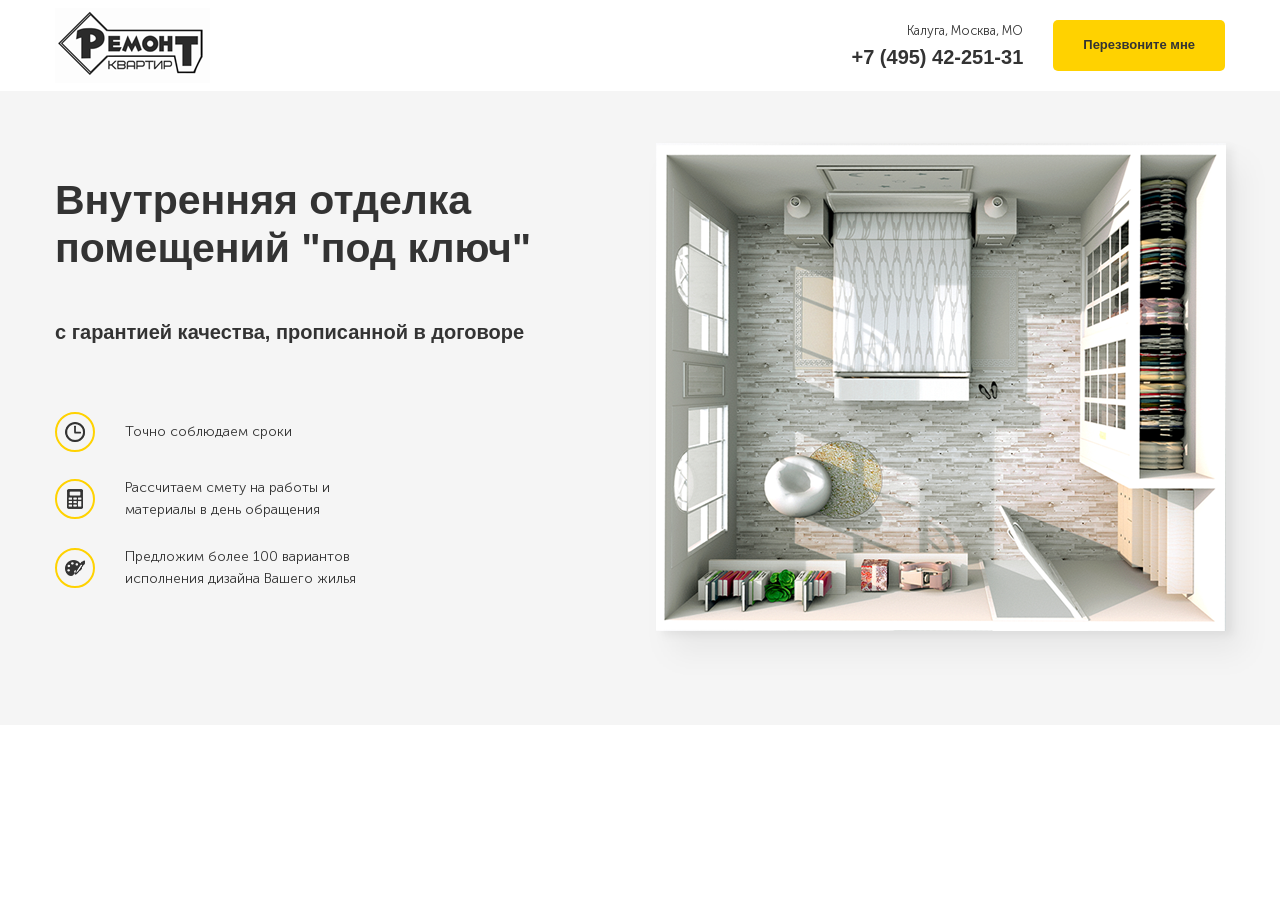
==== src/index.html @ 9309fb4b "fault fixed" ====
<!DOCTYPE html>
<html lang="ru">
  <head>
    <meta charset="UTF-8" />
    <meta name="viewport" content="width=device-width, initial-scale=1.0" />
    <title>Ремонт квартир</title>
    <link rel="stylesheet" href="css/normalize.css" />
    <link rel="stylesheet" href="css/style.css" />
  </head>
  <body>
    <nav class="navbar">
      <div class="container">
        <div class="navbar-block">
          <div class="navbar__logo">
            <img src="img/logo.png" alt="Логотип" />
          </div>
          <!-- /.navbar__logo -->
          <div class="navbar__info">
            <div class="navbar__contacts">
              <span class="navbar__address">Калуга, Москва, МО</span>
              <a href="tel:+7(495)42-251-31" class="navbar__phone"
                >+7 (495) 42-251-31</a
              >
            </div>
            <button class="button navbar__button">Перезвоните мне</button>
            <!-- /.navbar__contacts -->
          </div>
          <!-- /.navbar__info -->
        </div>
        <!-- /.navbar-block -->
      </div>
      <!-- /.container -->
    </nav>
    <!-- /.navbar -->
    <main class="main">
      <section class="hero">
        <div class="container">
          <div class="hero-block">
            <div class="hero-text">
              <h1 class="hero-text__title">
                Внутренняя отделка помещений "под ключ"
              </h1>
              <span class="hero-text__subtitle"
                >с гарантией качества, прописанной в договоре
              </span>
              <ul class="hero-list">
                <li class="hero-list__item">
                  <div class="hero-list__image">
                    <img src="img/hero/clock.png" alt="Часы" />
                  </div>
                  <span class="hero-list__text">Точно соблюдаем сроки </span>
                  <!-- /.hero-list__image -->
                </li>
                <li class="hero-list__item">
                  <div class="hero-list__image">
                    <img src="img/hero/calculator.png" alt="Калькулятор" />
                  </div>
                  <span class="hero-list__text"
                    >Рассчитаем смету на работы и материалы в день обращения
                  </span>
                  <!-- /.hero-list__image -->
                </li>
                <li class="hero-list__item">
                  <div class="hero-list__image">
                    <img src="img/hero/paint.png" alt="Краски" />
                  </div>
                  <span class="hero-list__text"
                    >Предложим более 100 вариантов исполнения дизайна Вашего
                    жилья
                  </span>
                  <!-- /.hero-list__image -->
                </li>
              </ul>
            </div>
            <!-- /.hero-text -->
            <div class="hero-image">
              <img src="img/hero/hero-img.png" alt="План квартиры" />
            </div>
            <!-- /.hero-image -->
          </div>
          <!-- /.hero-block -->
        </div>
        <!-- /.container -->
      </section>
    </main>
  </body>
</html>
---- src/css/style.css ----
@font-face{font-family:"Museo Sans Light";src:local("MuseoSansCyrl-300"),url("../fonts/MuseoSansCyrl/MuseoSansCyrl-300.woff2") format("woff2"),url("../fonts/fonts/MuseoSansCyrl/MuseoSansCyrl-300.woff") format("woff");font-weight:300;font-style:normal;font-display:fallback}@font-face{font-family:"Museo Sans Bold";src:local("MuseoSansCyrl-700"),url("../fonts/fonts/MuseoSansCyrl/MuseoSansCyrl-700.woff2") format("woff2"),url("../fonts/fonts/MuseoSansCyrl/MuseoSansCyrl-700.woff") format("woff");font-weight:normal;font-style:normal;font-display:fallback}body{font-family:"Museo Sans Light", sans-serif;font-weight:300}img{max-width:100%}.container{max-width:1170px;margin:0 auto}@media (max-width: 1200px){.container{max-width:960px;width:95%}}@media (max-width: 768px){.container{max-width:720px;width:95%}}@media (max-width: 576px){.container{max-width:540px;width:95%}}@media (max-width: 480px){.container{max-width:auto}.navbar__logo img{width:91px}}.button{border-radius:5px;background-color:#ffd200;font-size:13px;font-weight:700;color:#333}.navbar{padding:8px 0}.navbar-block{display:-webkit-box;display:-ms-flexbox;display:flex;-webkit-box-align:center;-ms-flex-align:center;align-items:center;-webkit-box-pack:justify;-ms-flex-pack:justify;justify-content:space-between}.navbar__info{display:-webkit-box;display:-ms-flexbox;display:flex;-webkit-box-align:center;-ms-flex-align:center;align-items:center;text-align:right}.navbar__contacts{display:-webkit-box;display:-ms-flexbox;display:flex;-webkit-box-orient:vertical;-webkit-box-direction:normal;-ms-flex-direction:column;flex-direction:column}.navbar__button{padding:18px 30px;margin-left:30px;font-family:"MuseoSans Bold", sans-serif;font-weight:700}.navbar__address{font-size:13px;color:#333}.navbar__phone{display:inline-block;margin-top:10px;font-size:20px;color:#333;font-family:"MuseoSans Bold", sans-serif;font-weight:700}@media (max-width: 576px){.navbar__contacts{display:none}.navbar__button{font-size:12px;padding:15px 26px}}.hero{padding:50px 0;background-color:#f5f5f5}.hero-block{display:-webkit-box;display:-ms-flexbox;display:flex;-webkit-box-pack:justify;-ms-flex-pack:justify;justify-content:space-between}.hero-image{margin-right:-40px}.hero-text{-ms-flex-preferred-size:50%;flex-basis:50%;padding-right:100px}.hero-text__title{margin-top:35px;margin-bottom:50px;font-size:41px;line-height:48px;color:#333;font-family:"MuseoSans Bold", sans-serif;font-weight:700}.hero-text__subtitle{display:block;margin-bottom:70px;font-size:20px;line-height:20px;color:#333;font-family:"MuseoSans Bold", sans-serif;font-weight:700}.hero-list__item{margin-bottom:25px;display:-webkit-box;display:-ms-flexbox;display:flex;-webkit-box-align:center;-ms-flex-align:center;align-items:center}.hero-list__image{margin-right:30px;display:-webkit-box;display:-ms-flexbox;display:flex;-webkit-box-pack:center;-ms-flex-pack:center;justify-content:center;-webkit-box-align:center;-ms-flex-align:center;align-items:center;border:2px solid #ffd200;width:40px;height:40px;border-radius:50%}.hero-list__text{max-width:232px;line-height:22px;color:#333}.hero-list__item:last-child{margin-bottom:0}@media (max-width: 1200px){.hero-block{-webkit-box-orient:vertical;-webkit-box-direction:normal;-ms-flex-direction:column;flex-direction:column}.hero-list{margin-bottom:40px}.hero-image{margin-right:0}.hero-text{padding-right:10px}.hero-text__title{margin-top:0}}@media (max-width: 768px){.hero-text__title{margin-bottom:15px}.hero-text__subtitle{margin-bottom:30px}.hero-list__item:not(:last-child){margin-bottom:20px}.hero-list__image{margin-right:15px}}@media (max-width: 480px){.hero-text__title{font-size:24px;line-height:30px}.hero-text__subtitle{max-width:200px;font-size:16px;line-height:15px}.hero-list__text{font-size:12px;line-height:17px}}
/*# sourceMappingURL=style.css.map */
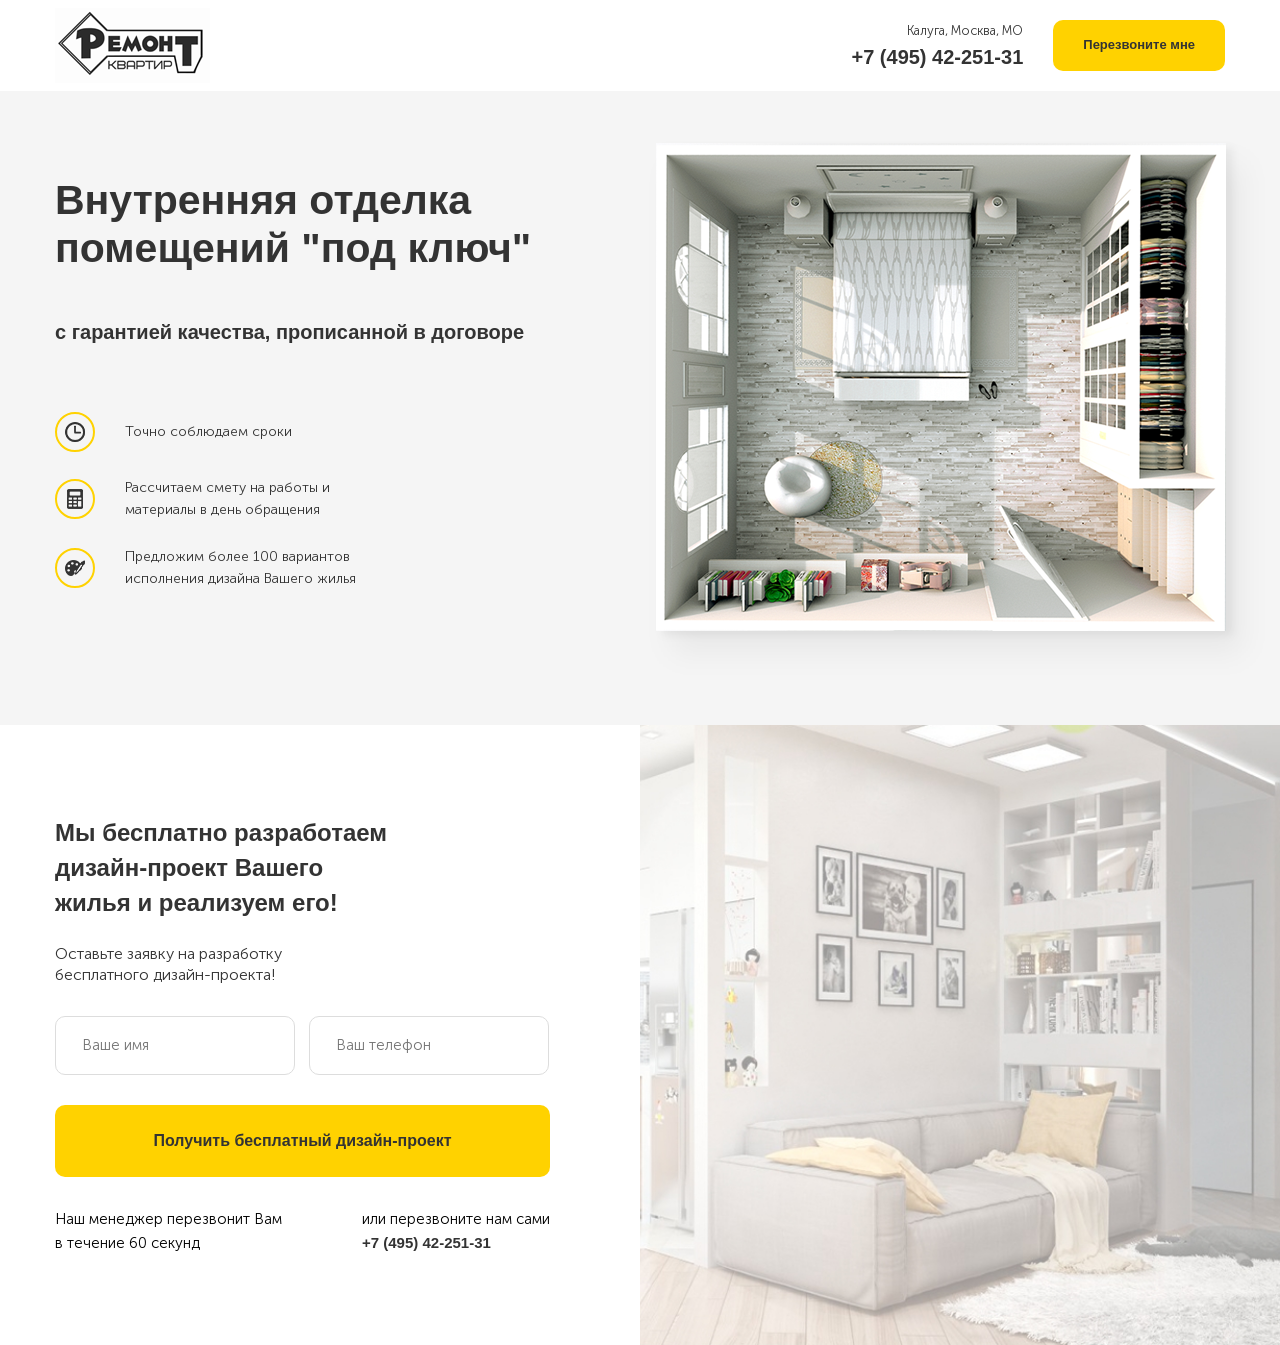
==== commit cb13366d: "Responsive section offer made" ====
--- a/src/index.html
+++ b/src/index.html
@@ -82,6 +82,48 @@
         </div>
         <!-- /.container -->
       </section>
+      <section class="offer">
+        <div class="container">
+          <div class="offer-block">
+            <h2 class="offer__title">
+              Мы бесплатно разработаем дизайн-проект Вашего жилья и реализуем
+              его!
+            </h2>
+            <span class="offer__subtitle">
+              Оставьте заявку на разработку бесплатного дизайн-проекта!
+            </span>
+            <form action="#" class="offer-form form">
+              <input
+                type="text"
+                class="offer-form__input input"
+                placeholder="Ваше имя"
+              />
+              <input
+                type="tel"
+                class="offer-form__input input"
+                placeholder="Ваш телефон"
+              />
+              <button class="offer-form__btn button">
+                Получить бесплатный дизайн-проект
+              </button>
+            </form>
+            <div class="offer__label">
+              <p class="offer__call">
+                Наш менеджер перезвонит Вам в течение 60 секунд
+              </p>
+              <div class="offer__manage">
+                <span>или перезвоните нам сами</span>
+                <a href="tel:+7(495)4225131" class="offer__tel"
+                  >+7 (495) 42-251-31</a
+                >
+              </div>
+            </div>
+            <!-- /.offer__label -->
+          </div>
+          <!-- /.offer__block -->
+        </div>
+        <!-- /.container -->
+      </section>
     </main>
   </body>
 </html>
--- a/src/css/style.css
+++ b/src/css/style.css
@@ -1,2 +1,2 @@
-@font-face{font-family:"Museo Sans Light";src:local("MuseoSansCyrl-300"),url("../fonts/MuseoSansCyrl/MuseoSansCyrl-300.woff2") format("woff2"),url("../fonts/fonts/MuseoSansCyrl/MuseoSansCyrl-300.woff") format("woff");font-weight:300;font-style:normal;font-display:fallback}@font-face{font-family:"Museo Sans Bold";src:local("MuseoSansCyrl-700"),url("../fonts/fonts/MuseoSansCyrl/MuseoSansCyrl-700.woff2") format("woff2"),url("../fonts/fonts/MuseoSansCyrl/MuseoSansCyrl-700.woff") format("woff");font-weight:normal;font-style:normal;font-display:fallback}body{font-family:"Museo Sans Light", sans-serif;font-weight:300}img{max-width:100%}.container{max-width:1170px;margin:0 auto}@media (max-width: 1200px){.container{max-width:960px;width:95%}}@media (max-width: 768px){.container{max-width:720px;width:95%}}@media (max-width: 576px){.container{max-width:540px;width:95%}}@media (max-width: 480px){.container{max-width:auto}.navbar__logo img{width:91px}}.button{border-radius:5px;background-color:#ffd200;font-size:13px;font-weight:700;color:#333}.navbar{padding:8px 0}.navbar-block{display:-webkit-box;display:-ms-flexbox;display:flex;-webkit-box-align:center;-ms-flex-align:center;align-items:center;-webkit-box-pack:justify;-ms-flex-pack:justify;justify-content:space-between}.navbar__info{display:-webkit-box;display:-ms-flexbox;display:flex;-webkit-box-align:center;-ms-flex-align:center;align-items:center;text-align:right}.navbar__contacts{display:-webkit-box;display:-ms-flexbox;display:flex;-webkit-box-orient:vertical;-webkit-box-direction:normal;-ms-flex-direction:column;flex-direction:column}.navbar__button{padding:18px 30px;margin-left:30px;font-family:"MuseoSans Bold", sans-serif;font-weight:700}.navbar__address{font-size:13px;color:#333}.navbar__phone{display:inline-block;margin-top:10px;font-size:20px;color:#333;font-family:"MuseoSans Bold", sans-serif;font-weight:700}@media (max-width: 576px){.navbar__contacts{display:none}.navbar__button{font-size:12px;padding:15px 26px}}.hero{padding:50px 0;background-color:#f5f5f5}.hero-block{display:-webkit-box;display:-ms-flexbox;display:flex;-webkit-box-pack:justify;-ms-flex-pack:justify;justify-content:space-between}.hero-image{margin-right:-40px}.hero-text{-ms-flex-preferred-size:50%;flex-basis:50%;padding-right:100px}.hero-text__title{margin-top:35px;margin-bottom:50px;font-size:41px;line-height:48px;color:#333;font-family:"MuseoSans Bold", sans-serif;font-weight:700}.hero-text__subtitle{display:block;margin-bottom:70px;font-size:20px;line-height:20px;color:#333;font-family:"MuseoSans Bold", sans-serif;font-weight:700}.hero-list__item{margin-bottom:25px;display:-webkit-box;display:-ms-flexbox;display:flex;-webkit-box-align:center;-ms-flex-align:center;align-items:center}.hero-list__image{margin-right:30px;display:-webkit-box;display:-ms-flexbox;display:flex;-webkit-box-pack:center;-ms-flex-pack:center;justify-content:center;-webkit-box-align:center;-ms-flex-align:center;align-items:center;border:2px solid #ffd200;width:40px;height:40px;border-radius:50%}.hero-list__text{max-width:232px;line-height:22px;color:#333}.hero-list__item:last-child{margin-bottom:0}@media (max-width: 1200px){.hero-block{-webkit-box-orient:vertical;-webkit-box-direction:normal;-ms-flex-direction:column;flex-direction:column}.hero-list{margin-bottom:40px}.hero-image{margin-right:0}.hero-text{padding-right:10px}.hero-text__title{margin-top:0}}@media (max-width: 768px){.hero-text__title{margin-bottom:15px}.hero-text__subtitle{margin-bottom:30px}.hero-list__item:not(:last-child){margin-bottom:20px}.hero-list__image{margin-right:15px}}@media (max-width: 480px){.hero-text__title{font-size:24px;line-height:30px}.hero-text__subtitle{max-width:200px;font-size:16px;line-height:15px}.hero-list__text{font-size:12px;line-height:17px}}
+@font-face{font-family:"Museo Sans Light";src:local("MuseoSansCyrl-300"),url("../fonts/MuseoSansCyrl/MuseoSansCyrl-300.woff2") format("woff2"),url("../fonts/fonts/MuseoSansCyrl/MuseoSansCyrl-300.woff") format("woff");font-weight:300;font-style:normal;font-display:fallback}@font-face{font-family:"Museo Sans Bold";src:local("MuseoSansCyrl-700"),url("../fonts/fonts/MuseoSansCyrl/MuseoSansCyrl-700.woff2") format("woff2"),url("../fonts/fonts/MuseoSansCyrl/MuseoSansCyrl-700.woff") format("woff");font-weight:normal;font-style:normal;font-display:fallback}body{font-family:"Museo Sans Light", sans-serif;font-weight:300}img{max-width:100%}.container{max-width:1170px;margin:0 auto}@media (max-width: 1200px){.container{max-width:960px;width:95%}}@media (max-width: 768px){.container{max-width:720px;width:95%}}@media (max-width: 576px){.container{max-width:540px;width:95%}}@media (max-width: 480px){.container{max-width:auto}.navbar__logo img{width:91px}}.button{border-radius:10px;background-color:#ffd200;font-size:13px;font-weight:700;color:#333}.button:hover{background-color:#ffe04d}.input{padding:20px 26px;border:1px solid #dddddd;border-radius:10px;font-size:15px;color:#999999;font-family:"Museo Sans Light", sans-serif;font-weight:300}.navbar{padding:8px 0}.navbar-block{display:-webkit-box;display:-ms-flexbox;display:flex;-webkit-box-align:center;-ms-flex-align:center;align-items:center;-webkit-box-pack:justify;-ms-flex-pack:justify;justify-content:space-between}.navbar__info{display:-webkit-box;display:-ms-flexbox;display:flex;-webkit-box-align:center;-ms-flex-align:center;align-items:center;text-align:right}.navbar__contacts{display:-webkit-box;display:-ms-flexbox;display:flex;-webkit-box-orient:vertical;-webkit-box-direction:normal;-ms-flex-direction:column;flex-direction:column}.navbar__button{padding:18px 30px;margin-left:30px;font-family:"MuseoSans Bold", sans-serif;font-weight:700}.navbar__address{font-size:13px;color:#333}.navbar__phone{display:inline-block;margin-top:10px;font-size:20px;color:#333;font-family:"MuseoSans Bold", sans-serif;font-weight:700}@media (max-width: 576px){.navbar__contacts{display:none}.navbar__button{font-size:12px;padding:15px 26px}}.hero{padding:50px 0;background-color:#f5f5f5}.hero-block{display:-webkit-box;display:-ms-flexbox;display:flex;-webkit-box-pack:justify;-ms-flex-pack:justify;justify-content:space-between}.hero-image{margin-right:-40px}.hero-text{-ms-flex-preferred-size:50%;flex-basis:50%;padding-right:100px}.hero-text__title{margin-top:35px;margin-bottom:50px;font-size:41px;line-height:48px;color:#333;font-family:"MuseoSans Bold", sans-serif;font-weight:700}.hero-text__subtitle{display:block;margin-bottom:70px;font-size:20px;line-height:20px;color:#333;font-family:"MuseoSans Bold", sans-serif;font-weight:700}.hero-list__item{margin-bottom:25px;display:-webkit-box;display:-ms-flexbox;display:flex;-webkit-box-align:center;-ms-flex-align:center;align-items:center}.hero-list__image{margin-right:30px;display:-webkit-box;display:-ms-flexbox;display:flex;-webkit-box-pack:center;-ms-flex-pack:center;justify-content:center;-webkit-box-align:center;-ms-flex-align:center;align-items:center;border:2px solid #ffd200;width:40px;height:40px;border-radius:50%}.hero-list__text{max-width:232px;line-height:22px;color:#333}.hero-list__item:last-child{margin-bottom:0}@media (max-width: 1200px){.hero-block{-webkit-box-orient:vertical;-webkit-box-direction:normal;-ms-flex-direction:column;flex-direction:column}.hero-list{margin-bottom:40px}.hero-image{margin-right:0}.hero-text{padding-right:0}.hero-text__title{margin-top:0}}@media (max-width: 768px){.hero-text__title{font-size:30px;margin-bottom:15px}.hero-text__subtitle{margin-bottom:30px}.hero-list__item:not(:last-child){margin-bottom:20px}.hero-list__image{margin-right:15px}}@media (max-width: 480px){.hero-text__title{font-size:24px;line-height:30px}.hero-text__subtitle{max-width:200px;font-size:16px;line-height:15px}.hero-list__text{font-size:12px;line-height:17px}}.offer{position:relative;padding:90px 0;background:url(../img/offer/offer-bg.jpg) no-repeat;background-position:center right;background-size:contain}.offer:before{position:absolute;top:0;left:0;content:'';width:50%;height:100%;background-color:#ffffff}.offer-block{position:relative;width:50%;padding-right:90px}.offer__title{margin-bottom:24px;max-width:345px;font-size:24px;line-height:35px;color:#333;font-family:"MuseoSans Bold", sans-serif;font-weight:700}.offer__subtitle{display:inline-block;margin-bottom:30px;max-width:232px;font-size:16px;line-height:1.3;color:#333}.offer-form{margin-bottom:30px}.offer-form__input{width:240px;margin-bottom:30px}.offer-form__input:first-child{margin-right:10px}.offer-form__btn{width:100%;padding:27px;font-size:16px;line-height:18px;font-family:"MuseoSans Bold", sans-serif;font-weight:700}.offer__label{display:-webkit-box;display:-ms-flexbox;display:flex;-webkit-box-pack:justify;-ms-flex-pack:justify;justify-content:space-between;-webkit-box-align:center;-ms-flex-align:center;align-items:center}.offer__call{-ms-flex-preferred-size:46%;flex-basis:46%;font-size:15px;line-height:24px}.offer__manage span{display:block;font-size:15px;line-height:24px}.offer__tel{font-size:15px;line-height:24px;color:#333;font-family:"MuseoSans Bold", sans-serif;font-weight:700}@media (max-width: 1200px){.offer{background-size:cover}.offer-form__input{width:100%;margin-bottom:15px}.offer-form__btn{font-size:14px}.offer__call{-ms-flex-preferred-size:40%;flex-basis:40%}.offer__manage{-ms-flex-preferred-size:45%;flex-basis:45%}}@media (max-width: 768px){.offer{background:#ffffff}.offer-form{margin-bottom:10px}.offer__title{max-width:70%;font-size:22px;line-height:30px}.offer__subtitle{max-width:80%}.offer-block{width:100%;padding-right:0}.offer__call{-ms-flex-preferred-size:70%;flex-basis:70%}.offer__manage{-ms-flex-preferred-size:30%;flex-basis:30%}}@media (max-width: 576px){.offer__title{max-width:320px}.offer__call{-ms-flex-preferred-size:225px;flex-basis:225px}.offer__manage{-ms-flex-preferred-size:40%;flex-basis:40%}}@media (max-width: 480px){.offer{padding:50px 0}.offer__title{margin-bottom:20px;max-width:250px;font-size:18px}.offer__label{-webkit-box-orient:vertical;-webkit-box-direction:normal;-ms-flex-direction:column;flex-direction:column;-webkit-box-align:start;-ms-flex-align:start;align-items:start}.offer__call{margin-bottom:10px;-ms-flex-preferred-size:60%;flex-basis:60%}.offer__manage{-ms-flex-preferred-size:60%;flex-basis:60%}}
 /*# sourceMappingURL=style.css.map */
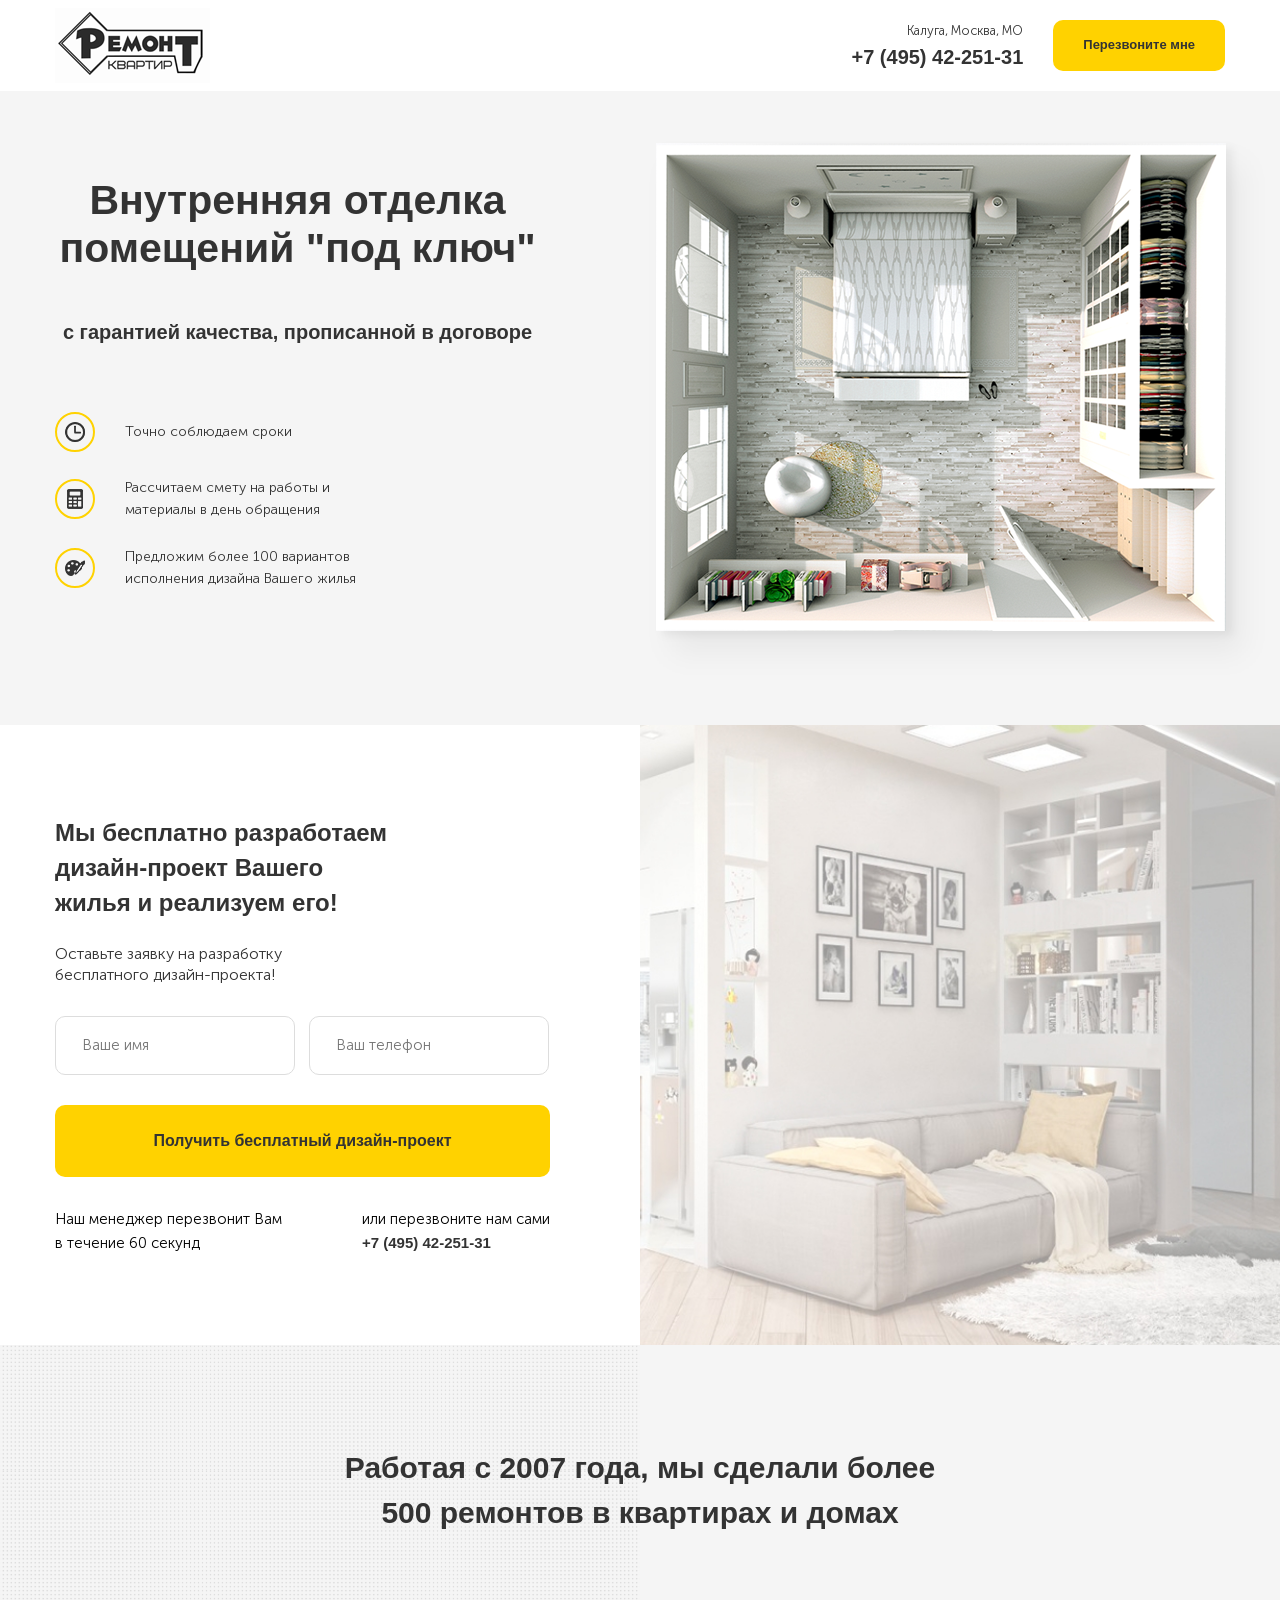
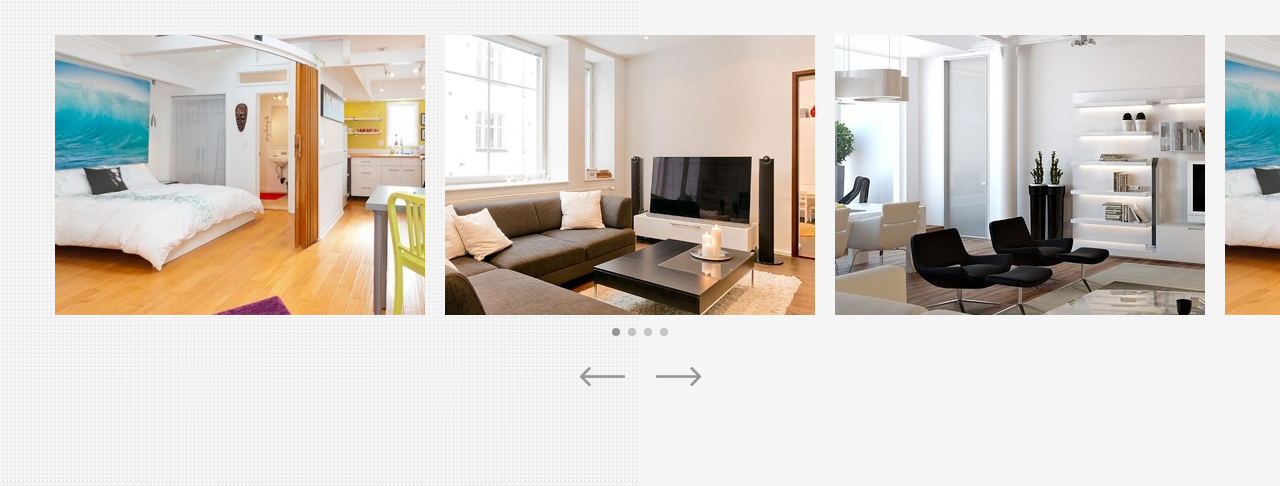
==== commit a47d2e75: "slider was made" ====
--- a/src/index.html
+++ b/src/index.html
@@ -1,129 +1,165 @@
 <!DOCTYPE html>
 <html lang="ru">
-  <head>
-    <meta charset="UTF-8" />
-    <meta name="viewport" content="width=device-width, initial-scale=1.0" />
-    <title>Ремонт квартир</title>
-    <link rel="stylesheet" href="css/normalize.css" />
-    <link rel="stylesheet" href="css/style.css" />
-  </head>
-  <body>
-    <nav class="navbar">
-      <div class="container">
-        <div class="navbar-block">
-          <div class="navbar__logo">
-            <img src="img/logo.png" alt="Логотип" />
-          </div>
-          <!-- /.navbar__logo -->
-          <div class="navbar__info">
-            <div class="navbar__contacts">
-              <span class="navbar__address">Калуга, Москва, МО</span>
-              <a href="tel:+7(495)42-251-31" class="navbar__phone"
-                >+7 (495) 42-251-31</a
-              >
-            </div>
-            <button class="button navbar__button">Перезвоните мне</button>
-            <!-- /.navbar__contacts -->
-          </div>
-          <!-- /.navbar__info -->
-        </div>
-        <!-- /.navbar-block -->
-      </div>
-      <!-- /.container -->
-    </nav>
-    <!-- /.navbar -->
-    <main class="main">
-      <section class="hero">
-        <div class="container">
-          <div class="hero-block">
-            <div class="hero-text">
-              <h1 class="hero-text__title">
-                Внутренняя отделка помещений "под ключ"
-              </h1>
-              <span class="hero-text__subtitle"
-                >с гарантией качества, прописанной в договоре
-              </span>
-              <ul class="hero-list">
-                <li class="hero-list__item">
-                  <div class="hero-list__image">
-                    <img src="img/hero/clock.png" alt="Часы" />
-                  </div>
-                  <span class="hero-list__text">Точно соблюдаем сроки </span>
-                  <!-- /.hero-list__image -->
-                </li>
-                <li class="hero-list__item">
-                  <div class="hero-list__image">
-                    <img src="img/hero/calculator.png" alt="Калькулятор" />
-                  </div>
-                  <span class="hero-list__text"
-                    >Рассчитаем смету на работы и материалы в день обращения
-                  </span>
-                  <!-- /.hero-list__image -->
-                </li>
-                <li class="hero-list__item">
-                  <div class="hero-list__image">
-                    <img src="img/hero/paint.png" alt="Краски" />
-                  </div>
-                  <span class="hero-list__text"
-                    >Предложим более 100 вариантов исполнения дизайна Вашего
-                    жилья
-                  </span>
-                  <!-- /.hero-list__image -->
-                </li>
-              </ul>
-            </div>
-            <!-- /.hero-text -->
-            <div class="hero-image">
-              <img src="img/hero/hero-img.png" alt="План квартиры" />
-            </div>
-            <!-- /.hero-image -->
-          </div>
-          <!-- /.hero-block -->
-        </div>
-        <!-- /.container -->
-      </section>
-      <section class="offer">
-        <div class="container">
-          <div class="offer-block">
-            <h2 class="offer__title">
-              Мы бесплатно разработаем дизайн-проект Вашего жилья и реализуем
-              его!
-            </h2>
-            <span class="offer__subtitle">
-              Оставьте заявку на разработку бесплатного дизайн-проекта!
-            </span>
-            <form action="#" class="offer-form form">
-              <input
-                type="text"
-                class="offer-form__input input"
-                placeholder="Ваше имя"
-              />
-              <input
-                type="tel"
-                class="offer-form__input input"
-                placeholder="Ваш телефон"
-              />
-              <button class="offer-form__btn button">
-                Получить бесплатный дизайн-проект
-              </button>
-            </form>
-            <div class="offer__label">
-              <p class="offer__call">
-                Наш менеджер перезвонит Вам в течение 60 секунд
-              </p>
-              <div class="offer__manage">
-                <span>или перезвоните нам сами</span>
-                <a href="tel:+7(495)4225131" class="offer__tel"
-                  >+7 (495) 42-251-31</a
-                >
-              </div>
-            </div>
-            <!-- /.offer__label -->
-          </div>
-          <!-- /.offer__block -->
-        </div>
-        <!-- /.container -->
-      </section>
-    </main>
-  </body>
-</html>
+
+<head>
+	<meta charset="UTF-8" />
+	<meta name="viewport" content="width=device-width, initial-scale=1.0" />
+	<title>Ремонт квартир</title>
+	<link rel="stylesheet" href="css/normalize.css" />
+	<link rel="stylesheet" href="https://unpkg.com/swiper/swiper-bundle.min.css">
+	<script src="https://unpkg.com/swiper/swiper-bundle.min.js"></script>
+	<link rel="stylesheet" href="css/style.css" />
+	<script src="js/main.js" defer></script>
+</head>
+
+<body>
+	<nav class="navbar">
+		<div class="container">
+			<div class="navbar-block">
+				<div class="navbar__logo">
+					<img src="img/logo.png" alt="Логотип" />
+				</div>
+				<!-- /.navbar__logo -->
+				<div class="navbar__info">
+					<div class="navbar__contacts">
+						<span class="navbar__address">Калуга, Москва, МО</span>
+						<a href="tel:+7(495)42-251-31" class="navbar__phone">+7 (495) 42-251-31</a>
+					</div>
+					<button class="button navbar__button">
+						Перезвоните мне
+					</button>
+					<!-- /.navbar__contacts -->
+				</div>
+				<!-- /.navbar__info -->
+			</div>
+			<!-- /.navbar-block -->
+		</div>
+		<!-- /.container -->
+	</nav>
+	<!-- /.navbar -->
+	<main class="main">
+		<section class="hero">
+			<div class="container">
+				<div class="hero-block">
+					<div class="hero-text">
+						<h1 class="hero-text__title">
+							Внутренняя отделка помещений "под ключ"
+						</h1>
+						<span class="hero-text__subtitle">с гарантией качества, прописанной в договоре
+						</span>
+						<ul class="hero-list">
+							<li class="hero-list__item">
+								<div class="hero-list__image">
+									<img src="img/hero/clock.png" alt="Часы" />
+								</div>
+								<span class="hero-list__text">Точно соблюдаем сроки </span>
+								<!-- /.hero-list__image -->
+							</li>
+							<li class="hero-list__item">
+								<div class="hero-list__image">
+									<img src="img/hero/calculator.png" alt="Калькулятор" />
+								</div>
+								<span class="hero-list__text">Рассчитаем смету на работы и материалы в день обращения
+								</span>
+								<!-- /.hero-list__image -->
+							</li>
+							<li class="hero-list__item">
+								<div class="hero-list__image">
+									<img src="img/hero/paint.png" alt="Краски" />
+								</div>
+								<span class="hero-list__text">Предложим более 100 вариантов исполнения дизайна Вашего
+									жилья
+								</span>
+								<!-- /.hero-list__image -->
+							</li>
+						</ul>
+					</div>
+					<!-- /.hero-text -->
+					<div class="hero-image">
+						<img src="img/hero/hero-img.png" alt="План квартиры" />
+					</div>
+					<!-- /.hero-image -->
+				</div>
+				<!-- /.hero-block -->
+			</div>
+			<!-- /.container -->
+		</section>
+		<section class="offer">
+			<div class="container">
+				<div class="offer-block">
+					<h2 class="offer__title">
+						Мы бесплатно разработаем дизайн-проект Вашего жилья и реализуем
+						его!
+					</h2>
+					<span class="offer__subtitle">
+						Оставьте заявку на разработку бесплатного дизайн-проекта!
+					</span>
+					<form action="#" class="offer-form form">
+						<input type="text" class="offer-form__input input" placeholder="Ваше имя" />
+						<input type="tel" class="offer-form__input input" placeholder="Ваш телефон" />
+						<button class="offer-form__btn button">
+							Получить бесплатный дизайн-проект
+						</button>
+					</form>
+					<div class="offer__label">
+						<p class="offer__call">
+							Наш менеджер перезвонит Вам в течение 60 секунд
+						</p>
+						<div class="offer__manage">
+							<span>или перезвоните нам сами</span>
+							<a href="tel:+7(495)4225131" class="offer__tel">+7 (495) 42-251-31</a>
+						</div>
+					</div>
+					<!-- /.offer__label -->
+				</div>
+				<!-- /.offer__block -->
+			</div>
+			<!-- /.container -->
+		</section>
+
+		<section class="portfolio">
+			<div class="container">
+				<h2 class="portfolio__title">Работая с 2007 года,
+					мы сделали более 500 ремонтов в квартирах и домах</h2>
+				<div class="portfolio__slider swiper-container">
+					<div class="portfolio__wrapper swiper-wrapper">
+						<div class="portfolio__slide swiper-slide">
+							<img src="img/portfolio/slider-1.jpg" alt="image" class="portfolio__image">
+						</div>
+						<div class="portfolio__slide swiper-slide">
+							<img src="img/portfolio/slider-2.jpg" alt="image" class="portfolio__image">
+						</div>
+						<div class="portfolio__slide swiper-slide">
+							<img src="img/portfolio/slider-3.jpg" alt="image" class="portfolio__image">
+						</div>
+						<div class="portfolio__slide swiper-slide">
+							<img src="img/portfolio/slider-1.jpg" alt="image" class="portfolio__image">
+						</div>
+						<div class="portfolio__slide swiper-slide">
+							<img src="img/portfolio/slider-2.jpg" alt="image" class="portfolio__image">
+						</div>
+						<div class="portfolio__slide swiper-slide">
+							<img src="img/portfolio/slider-3.jpg" alt="image" class="portfolio__image">
+						</div>
+					</div>
+					<div class="portfolio__pagination"></div>
+					<div class="portfolio__arrows">
+						<div class="arrow-left"><img src="img/portfolio/arrow_left.png" alt="Arrow left"></div>
+						<div class="arrow-right"><img src="img/portfolio/arrow_right.png" alt="Arrow right"></div>
+					</div>
+				</div>
+			</div>
+		</section>
+	</main>
+	<div class="modal-bg">
+		<div class="modal">
+			<button class="modal__close">&times;</button>
+			<h4 class="modal__title">Это демо-версия страницы</h4>
+			<p class="modal__text">Поэтому к сожалению, кнопка не работает 🙁</p>
+		</div>
+		<!-- /.modal -->
+	</div>
+	<!-- /.modal-bg -->
+</body>
+
+</html>
--- a/src/css/style.css
+++ b/src/css/style.css
@@ -1,2 +1,584 @@
-@font-face{font-family:"Museo Sans Light";src:local("MuseoSansCyrl-300"),url("../fonts/MuseoSansCyrl/MuseoSansCyrl-300.woff2") format("woff2"),url("../fonts/fonts/MuseoSansCyrl/MuseoSansCyrl-300.woff") format("woff");font-weight:300;font-style:normal;font-display:fallback}@font-face{font-family:"Museo Sans Bold";src:local("MuseoSansCyrl-700"),url("../fonts/fonts/MuseoSansCyrl/MuseoSansCyrl-700.woff2") format("woff2"),url("../fonts/fonts/MuseoSansCyrl/MuseoSansCyrl-700.woff") format("woff");font-weight:normal;font-style:normal;font-display:fallback}body{font-family:"Museo Sans Light", sans-serif;font-weight:300}img{max-width:100%}.container{max-width:1170px;margin:0 auto}@media (max-width: 1200px){.container{max-width:960px;width:95%}}@media (max-width: 768px){.container{max-width:720px;width:95%}}@media (max-width: 576px){.container{max-width:540px;width:95%}}@media (max-width: 480px){.container{max-width:auto}.navbar__logo img{width:91px}}.button{border-radius:10px;background-color:#ffd200;font-size:13px;font-weight:700;color:#333}.button:hover{background-color:#ffe04d}.input{padding:20px 26px;border:1px solid #dddddd;border-radius:10px;font-size:15px;color:#999999;font-family:"Museo Sans Light", sans-serif;font-weight:300}.navbar{padding:8px 0}.navbar-block{display:-webkit-box;display:-ms-flexbox;display:flex;-webkit-box-align:center;-ms-flex-align:center;align-items:center;-webkit-box-pack:justify;-ms-flex-pack:justify;justify-content:space-between}.navbar__info{display:-webkit-box;display:-ms-flexbox;display:flex;-webkit-box-align:center;-ms-flex-align:center;align-items:center;text-align:right}.navbar__contacts{display:-webkit-box;display:-ms-flexbox;display:flex;-webkit-box-orient:vertical;-webkit-box-direction:normal;-ms-flex-direction:column;flex-direction:column}.navbar__button{padding:18px 30px;margin-left:30px;font-family:"MuseoSans Bold", sans-serif;font-weight:700}.navbar__address{font-size:13px;color:#333}.navbar__phone{display:inline-block;margin-top:10px;font-size:20px;color:#333;font-family:"MuseoSans Bold", sans-serif;font-weight:700}@media (max-width: 576px){.navbar__contacts{display:none}.navbar__button{font-size:12px;padding:15px 26px}}.hero{padding:50px 0;background-color:#f5f5f5}.hero-block{display:-webkit-box;display:-ms-flexbox;display:flex;-webkit-box-pack:justify;-ms-flex-pack:justify;justify-content:space-between}.hero-image{margin-right:-40px}.hero-text{-ms-flex-preferred-size:50%;flex-basis:50%;padding-right:100px}.hero-text__title{margin-top:35px;margin-bottom:50px;font-size:41px;line-height:48px;color:#333;font-family:"MuseoSans Bold", sans-serif;font-weight:700}.hero-text__subtitle{display:block;margin-bottom:70px;font-size:20px;line-height:20px;color:#333;font-family:"MuseoSans Bold", sans-serif;font-weight:700}.hero-list__item{margin-bottom:25px;display:-webkit-box;display:-ms-flexbox;display:flex;-webkit-box-align:center;-ms-flex-align:center;align-items:center}.hero-list__image{margin-right:30px;display:-webkit-box;display:-ms-flexbox;display:flex;-webkit-box-pack:center;-ms-flex-pack:center;justify-content:center;-webkit-box-align:center;-ms-flex-align:center;align-items:center;border:2px solid #ffd200;width:40px;height:40px;border-radius:50%}.hero-list__text{max-width:232px;line-height:22px;color:#333}.hero-list__item:last-child{margin-bottom:0}@media (max-width: 1200px){.hero-block{-webkit-box-orient:vertical;-webkit-box-direction:normal;-ms-flex-direction:column;flex-direction:column}.hero-list{margin-bottom:40px}.hero-image{margin-right:0}.hero-text{padding-right:0}.hero-text__title{margin-top:0}}@media (max-width: 768px){.hero-text__title{font-size:30px;margin-bottom:15px}.hero-text__subtitle{margin-bottom:30px}.hero-list__item:not(:last-child){margin-bottom:20px}.hero-list__image{margin-right:15px}}@media (max-width: 480px){.hero-text__title{font-size:24px;line-height:30px}.hero-text__subtitle{max-width:200px;font-size:16px;line-height:15px}.hero-list__text{font-size:12px;line-height:17px}}.offer{position:relative;padding:90px 0;background:url(../img/offer/offer-bg.jpg) no-repeat;background-position:center right;background-size:contain}.offer:before{position:absolute;top:0;left:0;content:'';width:50%;height:100%;background-color:#ffffff}.offer-block{position:relative;width:50%;padding-right:90px}.offer__title{margin-bottom:24px;max-width:345px;font-size:24px;line-height:35px;color:#333;font-family:"MuseoSans Bold", sans-serif;font-weight:700}.offer__subtitle{display:inline-block;margin-bottom:30px;max-width:232px;font-size:16px;line-height:1.3;color:#333}.offer-form{margin-bottom:30px}.offer-form__input{width:240px;margin-bottom:30px}.offer-form__input:first-child{margin-right:10px}.offer-form__btn{width:100%;padding:27px;font-size:16px;line-height:18px;font-family:"MuseoSans Bold", sans-serif;font-weight:700}.offer__label{display:-webkit-box;display:-ms-flexbox;display:flex;-webkit-box-pack:justify;-ms-flex-pack:justify;justify-content:space-between;-webkit-box-align:center;-ms-flex-align:center;align-items:center}.offer__call{-ms-flex-preferred-size:46%;flex-basis:46%;font-size:15px;line-height:24px}.offer__manage span{display:block;font-size:15px;line-height:24px}.offer__tel{font-size:15px;line-height:24px;color:#333;font-family:"MuseoSans Bold", sans-serif;font-weight:700}@media (max-width: 1200px){.offer{background-size:cover}.offer-form__input{width:100%;margin-bottom:15px}.offer-form__btn{font-size:14px}.offer__call{-ms-flex-preferred-size:40%;flex-basis:40%}.offer__manage{-ms-flex-preferred-size:45%;flex-basis:45%}}@media (max-width: 768px){.offer{background:#ffffff}.offer-form{margin-bottom:10px}.offer__title{max-width:70%;font-size:22px;line-height:30px}.offer__subtitle{max-width:80%}.offer-block{width:100%;padding-right:0}.offer__call{-ms-flex-preferred-size:70%;flex-basis:70%}.offer__manage{-ms-flex-preferred-size:30%;flex-basis:30%}}@media (max-width: 576px){.offer__title{max-width:320px}.offer__call{-ms-flex-preferred-size:225px;flex-basis:225px}.offer__manage{-ms-flex-preferred-size:40%;flex-basis:40%}}@media (max-width: 480px){.offer{padding:50px 0}.offer__title{margin-bottom:20px;max-width:250px;font-size:18px}.offer__label{-webkit-box-orient:vertical;-webkit-box-direction:normal;-ms-flex-direction:column;flex-direction:column;-webkit-box-align:start;-ms-flex-align:start;align-items:start}.offer__call{margin-bottom:10px;-ms-flex-preferred-size:60%;flex-basis:60%}.offer__manage{-ms-flex-preferred-size:60%;flex-basis:60%}}
+@font-face {
+  font-family: "Museo Sans Light";
+  src: local("MuseoSansCyrl-300"), url("../fonts/MuseoSansCyrl/MuseoSansCyrl-300.woff2") format("woff2"), url("../fonts/fonts/MuseoSansCyrl/MuseoSansCyrl-300.woff") format("woff");
+  font-weight: 300;
+  font-style: normal;
+  font-display: fallback;
+}
+
+@font-face {
+  font-family: "Museo Sans Bold";
+  src: local("MuseoSansCyrl-700"), url("../fonts/fonts/MuseoSansCyrl/MuseoSansCyrl-700.woff2") format("woff2"), url("../fonts/fonts/MuseoSansCyrl/MuseoSansCyrl-700.woff") format("woff");
+  font-weight: normal;
+  font-style: normal;
+  font-display: fallback;
+}
+
+body {
+  font-family: "Museo Sans Light", sans-serif;
+  font-weight: 300;
+}
+
+img {
+  max-width: 100%;
+}
+
+.container {
+  max-width: 1170px;
+  margin: 0 auto;
+}
+
+@media (max-width: 1200px) {
+  .container {
+    max-width: 960px;
+    width: 95%;
+  }
+}
+
+@media (max-width: 768px) {
+  .container {
+    max-width: 720px;
+    width: 95%;
+  }
+}
+
+@media (max-width: 576px) {
+  .container {
+    max-width: 540px;
+    width: 95%;
+  }
+}
+
+@media (max-width: 480px) {
+  .container {
+    max-width: auto;
+  }
+  .navbar__logo img {
+    width: 91px;
+  }
+}
+
+.button {
+  border-radius: 10px;
+  background-color: #ffd200;
+  font-size: 13px;
+  font-weight: 700;
+  color: #333333;
+}
+
+.button:hover {
+  background-color: #ffe04d;
+}
+
+.input {
+  padding: 20px 26px;
+  border: 1px solid #dddddd;
+  border-radius: 10px;
+  font-size: 15px;
+  color: #999999;
+  font-family: "Museo Sans Light", sans-serif;
+  font-weight: 300;
+}
+
+.navbar {
+  padding: 8px 0;
+}
+
+.navbar-block {
+  display: -webkit-box;
+  display: -ms-flexbox;
+  display: flex;
+  -webkit-box-align: center;
+      -ms-flex-align: center;
+          align-items: center;
+  -webkit-box-pack: justify;
+      -ms-flex-pack: justify;
+          justify-content: space-between;
+}
+
+.navbar__info {
+  display: -webkit-box;
+  display: -ms-flexbox;
+  display: flex;
+  -webkit-box-align: center;
+      -ms-flex-align: center;
+          align-items: center;
+  text-align: right;
+}
+
+.navbar__contacts {
+  display: -webkit-box;
+  display: -ms-flexbox;
+  display: flex;
+  -webkit-box-orient: vertical;
+  -webkit-box-direction: normal;
+      -ms-flex-direction: column;
+          flex-direction: column;
+}
+
+.navbar__button {
+  padding: 18px 30px;
+  margin-left: 30px;
+  font-family: "MuseoSans Bold", sans-serif;
+  font-weight: 700;
+}
+
+.navbar__address {
+  font-size: 13px;
+  color: #333333;
+}
+
+.navbar__phone {
+  display: inline-block;
+  margin-top: 10px;
+  font-size: 20px;
+  color: #333333;
+  font-family: "MuseoSans Bold", sans-serif;
+  font-weight: 700;
+}
+
+@media (max-width: 576px) {
+  .navbar__contacts {
+    display: none;
+  }
+  .navbar__button {
+    font-size: 12px;
+    padding: 15px 26px;
+  }
+}
+
+.hero {
+  padding: 50px 0;
+  background-color: #f5f5f5;
+}
+
+.hero-block {
+  display: -webkit-box;
+  display: -ms-flexbox;
+  display: flex;
+  -webkit-box-pack: justify;
+      -ms-flex-pack: justify;
+          justify-content: space-between;
+}
+
+.hero-image {
+  margin-right: -40px;
+}
+
+.hero-text {
+  -ms-flex-preferred-size: 50%;
+      flex-basis: 50%;
+  padding-right: 100px;
+}
+
+.hero-text__title {
+  margin-top: 35px;
+  margin-bottom: 50px;
+  font-size: 41px;
+  line-height: 48px;
+  color: #333333;
+  text-align: center;
+  font-family: "MuseoSans Bold", sans-serif;
+  font-weight: 700;
+}
+
+.hero-text__subtitle {
+  display: block;
+  margin-bottom: 70px;
+  font-size: 20px;
+  line-height: 20px;
+  color: #333333;
+  text-align: center;
+  font-family: "MuseoSans Bold", sans-serif;
+  font-weight: 700;
+}
+
+.hero-list__item {
+  margin-bottom: 25px;
+  display: -webkit-box;
+  display: -ms-flexbox;
+  display: flex;
+  -webkit-box-align: center;
+      -ms-flex-align: center;
+          align-items: center;
+}
+
+.hero-list__image {
+  margin-right: 30px;
+  display: -webkit-box;
+  display: -ms-flexbox;
+  display: flex;
+  -webkit-box-pack: center;
+      -ms-flex-pack: center;
+          justify-content: center;
+  -webkit-box-align: center;
+      -ms-flex-align: center;
+          align-items: center;
+  border: 2px solid #ffd200;
+  width: 40px;
+  height: 40px;
+  border-radius: 50%;
+}
+
+.hero-list__text {
+  max-width: 232px;
+  line-height: 22px;
+  color: #333333;
+}
+
+.hero-list__item:last-child {
+  margin-bottom: 0;
+}
+
+@media (max-width: 1200px) {
+  .hero-block {
+    -webkit-box-orient: vertical;
+    -webkit-box-direction: normal;
+        -ms-flex-direction: column;
+            flex-direction: column;
+  }
+  .hero-list {
+    margin-bottom: 40px;
+  }
+  .hero-image {
+    margin-right: 0;
+  }
+  .hero-text {
+    padding-right: 0;
+  }
+  .hero-text__title {
+    margin-top: 0;
+  }
+}
+
+@media (max-width: 768px) {
+  .hero-text__title {
+    font-size: 30px;
+    margin-bottom: 15px;
+  }
+  .hero-text__subtitle {
+    margin-bottom: 30px;
+  }
+  .hero-list__item:not(:last-child) {
+    margin-bottom: 20px;
+  }
+  .hero-list__image {
+    margin-right: 15px;
+  }
+}
+
+@media (max-width: 480px) {
+  .hero-text__title {
+    font-size: 24px;
+    line-height: 30px;
+  }
+  .hero-text__subtitle {
+    max-width: 200px;
+    font-size: 16px;
+    line-height: 15px;
+  }
+  .hero-list__text {
+    font-size: 12px;
+    line-height: 17px;
+  }
+}
+
+.offer {
+  position: relative;
+  padding: 90px 0;
+  background: url(../img/offer/offer-bg.jpg) no-repeat;
+  background-position: center right;
+  background-size: contain;
+}
+
+.offer:before {
+  position: absolute;
+  top: 0;
+  left: 0;
+  content: '';
+  width: 50%;
+  height: 100%;
+  background-color: #ffffff;
+}
+
+.offer-block {
+  position: relative;
+  width: 50%;
+  padding-right: 90px;
+}
+
+.offer__title {
+  margin-bottom: 24px;
+  max-width: 345px;
+  font-size: 24px;
+  line-height: 35px;
+  color: #333333;
+  text-align: center;
+  text-align: left;
+  font-family: "MuseoSans Bold", sans-serif;
+  font-weight: 700;
+}
+
+.offer__subtitle {
+  display: inline-block;
+  margin-bottom: 30px;
+  max-width: 232px;
+  font-size: 16px;
+  line-height: 1.3;
+  color: #333333;
+}
+
+.offer-form {
+  margin-bottom: 30px;
+}
+
+.offer-form__input {
+  width: 240px;
+  margin-bottom: 30px;
+}
+
+.offer-form__input:first-child {
+  margin-right: 10px;
+}
+
+.offer-form__btn {
+  width: 100%;
+  padding: 27px;
+  font-size: 16px;
+  line-height: 18px;
+  font-family: "MuseoSans Bold", sans-serif;
+  font-weight: 700;
+}
+
+.offer__label {
+  display: -webkit-box;
+  display: -ms-flexbox;
+  display: flex;
+  -webkit-box-pack: justify;
+      -ms-flex-pack: justify;
+          justify-content: space-between;
+  -webkit-box-align: center;
+      -ms-flex-align: center;
+          align-items: center;
+}
+
+.offer__call {
+  -ms-flex-preferred-size: 46%;
+      flex-basis: 46%;
+  font-size: 15px;
+  line-height: 24px;
+}
+
+.offer__manage span {
+  display: block;
+  font-size: 15px;
+  line-height: 24px;
+}
+
+.offer__tel {
+  font-size: 15px;
+  line-height: 24px;
+  color: #333333;
+  font-family: "MuseoSans Bold", sans-serif;
+  font-weight: 700;
+}
+
+@media (max-width: 1200px) {
+  .offer {
+    background-size: cover;
+  }
+  .offer-form__input {
+    width: 100%;
+    margin-bottom: 15px;
+  }
+  .offer-form__btn {
+    font-size: 14px;
+  }
+  .offer__call {
+    -ms-flex-preferred-size: 40%;
+        flex-basis: 40%;
+  }
+  .offer__manage {
+    -ms-flex-preferred-size: 45%;
+        flex-basis: 45%;
+  }
+}
+
+@media (max-width: 768px) {
+  .offer {
+    background: #ffffff;
+  }
+  .offer-form {
+    margin-bottom: 10px;
+  }
+  .offer__title {
+    max-width: 70%;
+    font-size: 22px;
+    line-height: 30px;
+  }
+  .offer__subtitle {
+    max-width: 80%;
+  }
+  .offer-block {
+    width: 100%;
+    padding-right: 0;
+  }
+  .offer__call {
+    -ms-flex-preferred-size: 70%;
+        flex-basis: 70%;
+  }
+  .offer__manage {
+    -ms-flex-preferred-size: 30%;
+        flex-basis: 30%;
+  }
+}
+
+@media (max-width: 576px) {
+  .offer__title {
+    max-width: 320px;
+  }
+  .offer__call {
+    -ms-flex-preferred-size: 225px;
+        flex-basis: 225px;
+  }
+  .offer__manage {
+    -ms-flex-preferred-size: 40%;
+        flex-basis: 40%;
+  }
+}
+
+@media (max-width: 480px) {
+  .offer {
+    padding: 50px 0;
+  }
+  .offer__title {
+    margin-bottom: 20px;
+    max-width: 250px;
+    font-size: 18px;
+  }
+  .offer__label {
+    -webkit-box-orient: vertical;
+    -webkit-box-direction: normal;
+        -ms-flex-direction: column;
+            flex-direction: column;
+    -webkit-box-align: start;
+        -ms-flex-align: start;
+            align-items: start;
+  }
+  .offer__call {
+    margin-bottom: 10px;
+    -ms-flex-preferred-size: 60%;
+        flex-basis: 60%;
+  }
+  .offer__manage {
+    -ms-flex-preferred-size: 60%;
+        flex-basis: 60%;
+  }
+}
+
+.portfolio {
+  padding: 100px 0;
+  background: #f5f5f5 url("../img/portfolio/pattern.jpg") repeat-y center left;
+  background-size: 50%;
+}
+
+.portfolio__title {
+  margin: 0 auto;
+  margin-bottom: 100px;
+  max-width: 600px;
+  text-align: center;
+  font-size: 30px;
+  line-height: 45px;
+  color: #333333;
+  text-align: center;
+  font-family: "MuseoSans Bold", sans-serif;
+  font-weight: 700;
+}
+
+.portfolio__slider {
+  max-width: 1170px;
+  max-height: 570px;
+}
+
+.portfolio__arrows {
+  margin: 0 auto;
+  max-width: 121px;
+  display: -webkit-box;
+  display: -ms-flexbox;
+  display: flex;
+  -webkit-box-pack: justify;
+      -ms-flex-pack: justify;
+          justify-content: space-between;
+}
+
+.portfolio__wrapper {
+  margin-bottom: 10px;
+}
+
+.portfolio__pagination {
+  margin-bottom: 28px;
+  text-align: center;
+}
+
+.swiper-pagination-bullet-active {
+  background-color: #969696;
+}
+
+.arrow-left, .arrow-right {
+  cursor: pointer;
+}
+
+.modal {
+  position: relative;
+  margin: auto;
+  padding: 40px;
+  max-width: 450px;
+  width: 90%;
+  min-width: 200px;
+  background-color: #ffffff;
+}
+
+.modal__title {
+  margin-bottom: 20px;
+  font-size: 24px;
+  line-height: 30px;
+  color: #333333;
+  text-align: center;
+  text-align: left;
+  font-family: "MuseoSans Bold", sans-serif;
+  font-weight: 700;
+}
+
+.modal__text {
+  font-size: 16px;
+}
+
+.modal__close {
+  position: absolute;
+  top: 0;
+  right: 5px;
+  font-size: 20px;
+  background-color: #ffffff;
+}
+
+.modal-bg {
+  position: fixed;
+  top: 0;
+  left: 0;
+  display: -webkit-box;
+  display: -ms-flexbox;
+  display: flex;
+  width: 100%;
+  height: 100%;
+  background-color: rgba(0, 0, 0, 0.5);
+  visibility: hidden;
+  -webkit-transition: all 0.3s;
+  transition: all 0.3s;
+  opacity: 0;
+}
+
+.modal-bg_active {
+  visibility: visible;
+  opacity: 1;
+}
 /*# sourceMappingURL=style.css.map */
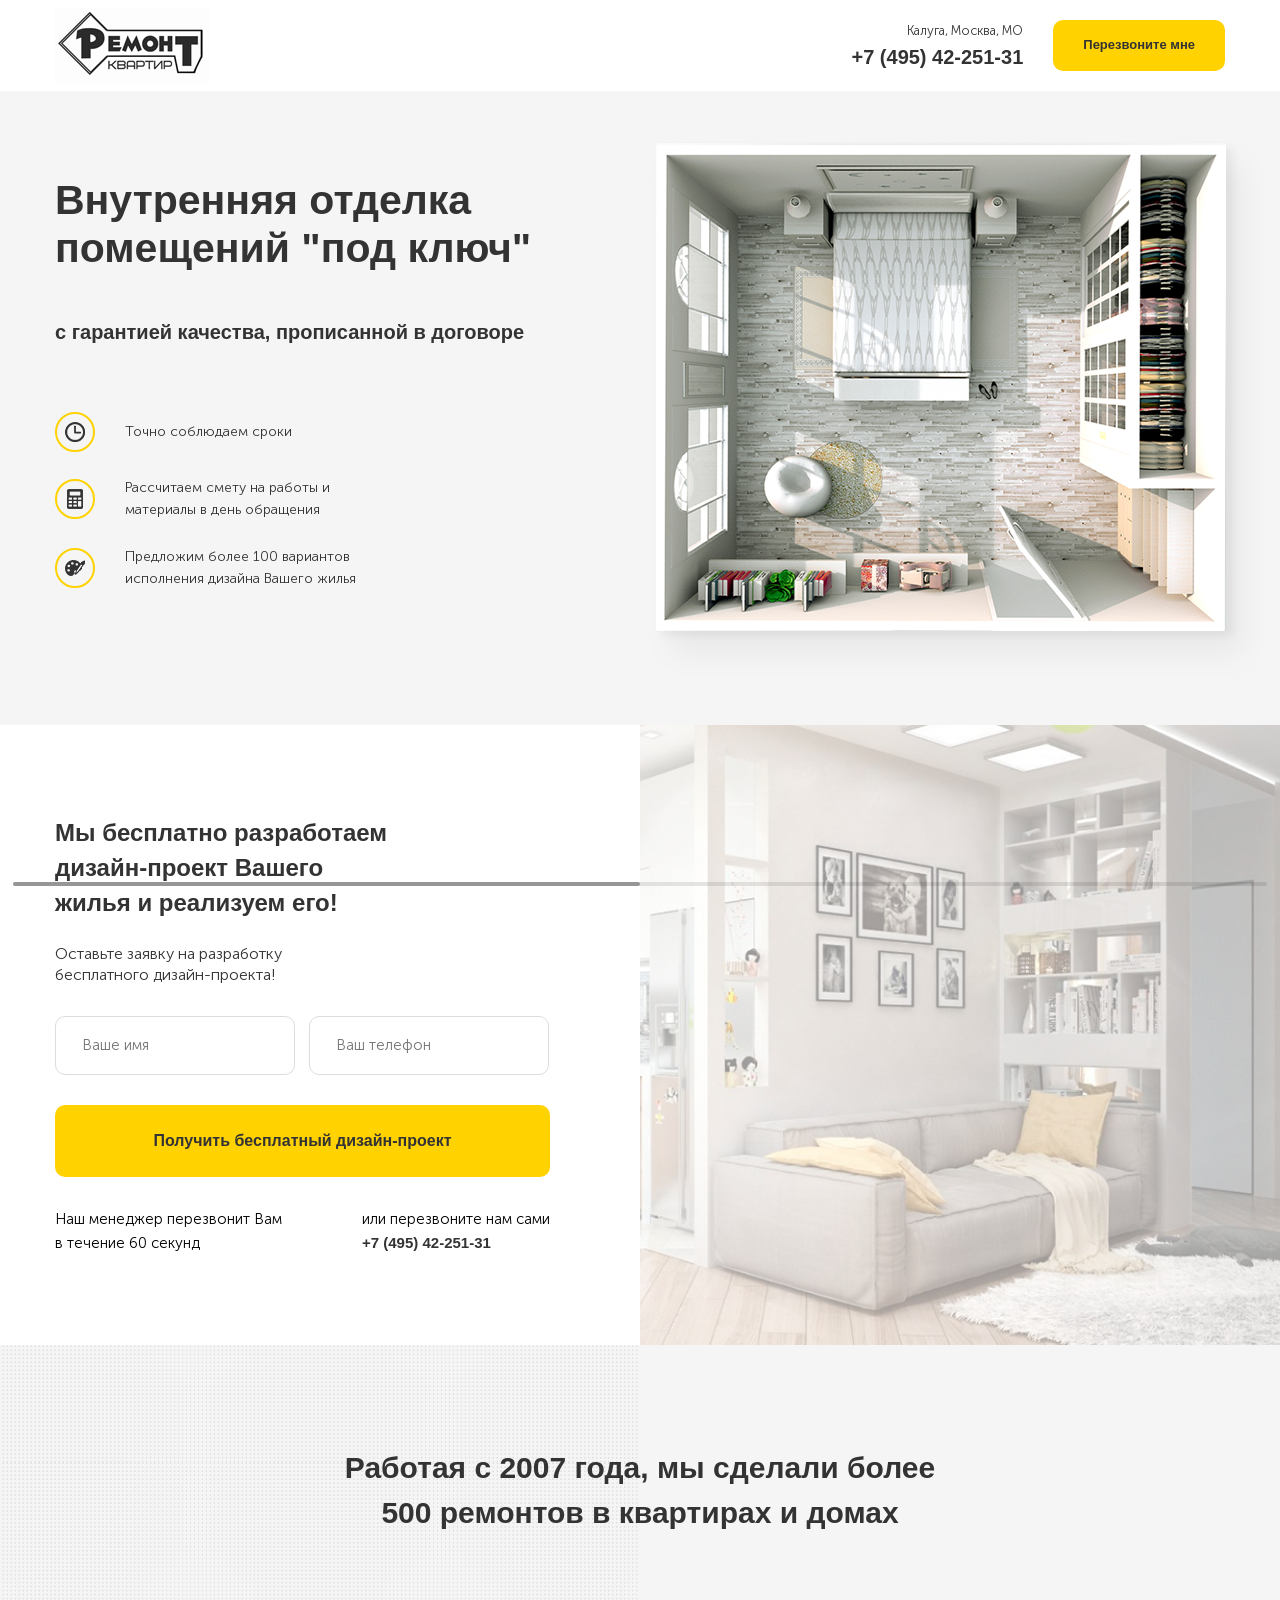
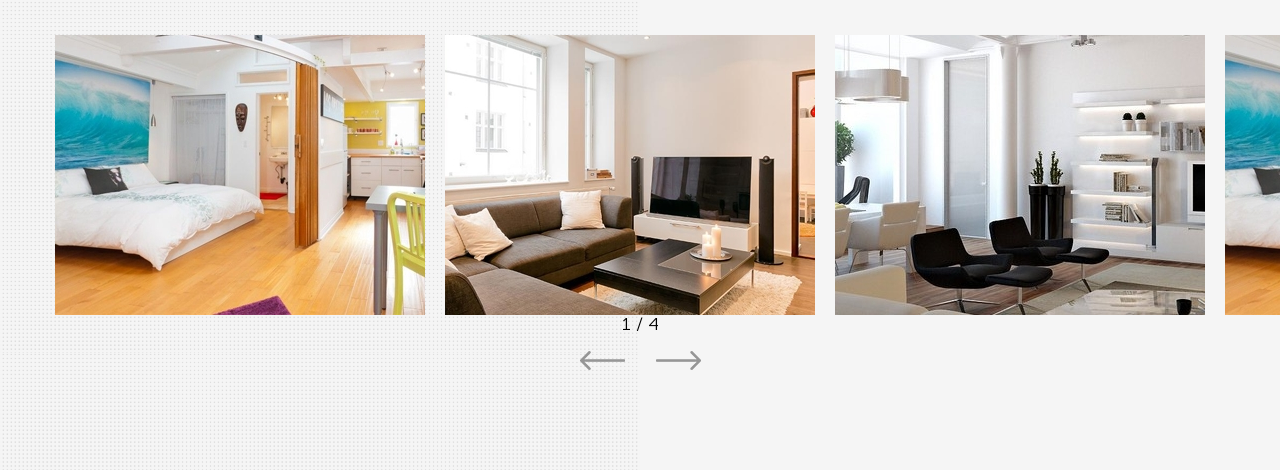
==== commit 0486a920: "Portfolio section is done" ====
--- a/src/index.html
+++ b/src/index.html
@@ -141,12 +141,15 @@
 						<div class="portfolio__slide swiper-slide">
 							<img src="img/portfolio/slider-3.jpg" alt="image" class="portfolio__image">
 						</div>
+
 					</div>
+					<div class="portfolio__scrollbar swiper-scrollbar"></div>
 					<div class="portfolio__pagination"></div>
 					<div class="portfolio__arrows">
 						<div class="arrow-left"><img src="img/portfolio/arrow_left.png" alt="Arrow left"></div>
 						<div class="arrow-right"><img src="img/portfolio/arrow_right.png" alt="Arrow right"></div>
 					</div>
+
 				</div>
 			</div>
 		</section>
--- a/src/css/style.css
+++ b/src/css/style.css
@@ -180,6 +180,7 @@
   text-align: center;
   font-family: "MuseoSans Bold", sans-serif;
   font-weight: 700;
+  text-align: left;
 }
 
 .hero-text__subtitle {
@@ -191,6 +192,7 @@
   text-align: center;
   font-family: "MuseoSans Bold", sans-serif;
   font-weight: 700;
+  text-align: left;
 }
 
 .hero-list__item {
@@ -511,17 +513,27 @@
           justify-content: space-between;
 }
 
-.portfolio__wrapper {
+.portfolio__pagination {
+  margin-bottom: 18px;
+  text-align: center;
+}
+
+.swiper-scrollbar {
   margin-bottom: 10px;
-}
-
-.portfolio__pagination {
-  margin-bottom: 28px;
-  text-align: center;
-}
-
-.swiper-pagination-bullet-active {
+  cursor: pointer;
+}
+
+.swiper-scrollbar-drag {
+  position: static;
   background-color: #969696;
+}
+
+.swiper-pagination-fraction {
+  font-size: 18px;
+}
+
+.swiper-container-horizontal .swiper-scrollbar {
+  position: static;
 }
 
 .arrow-left, .arrow-right {
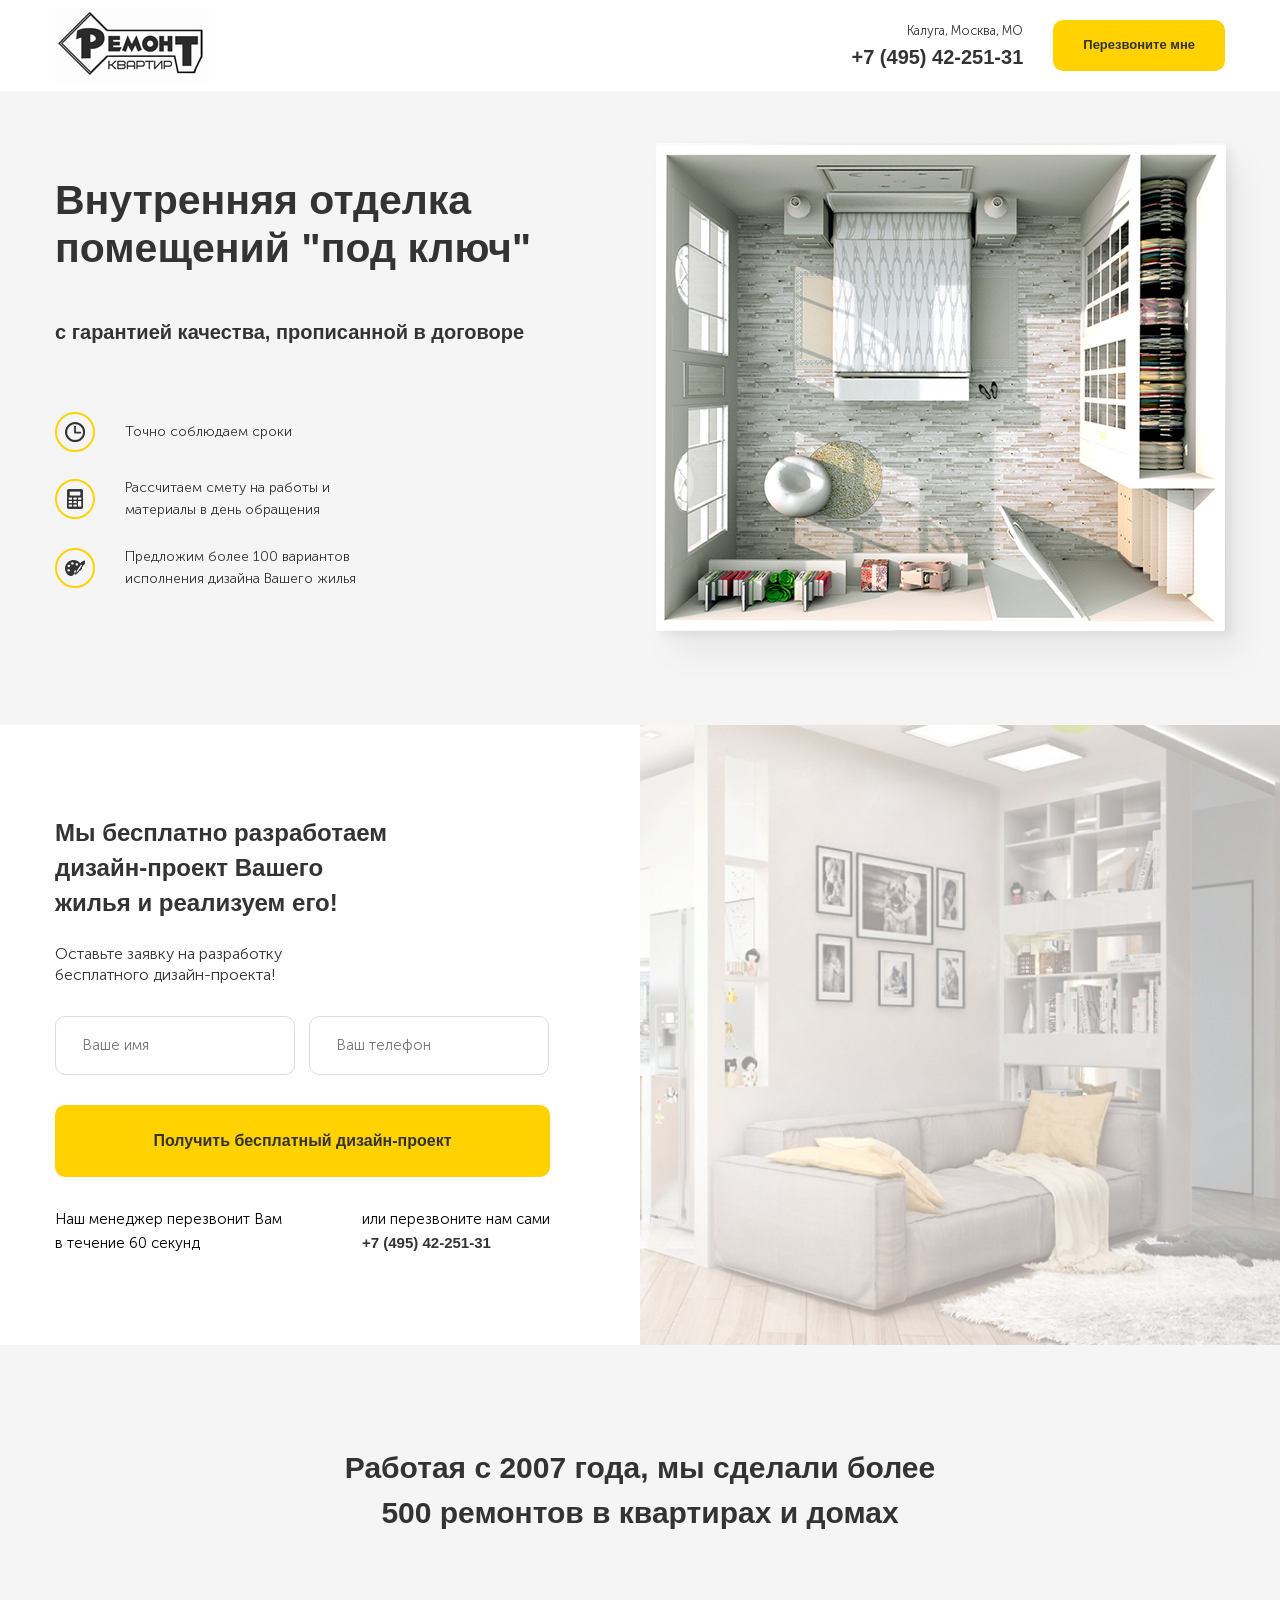
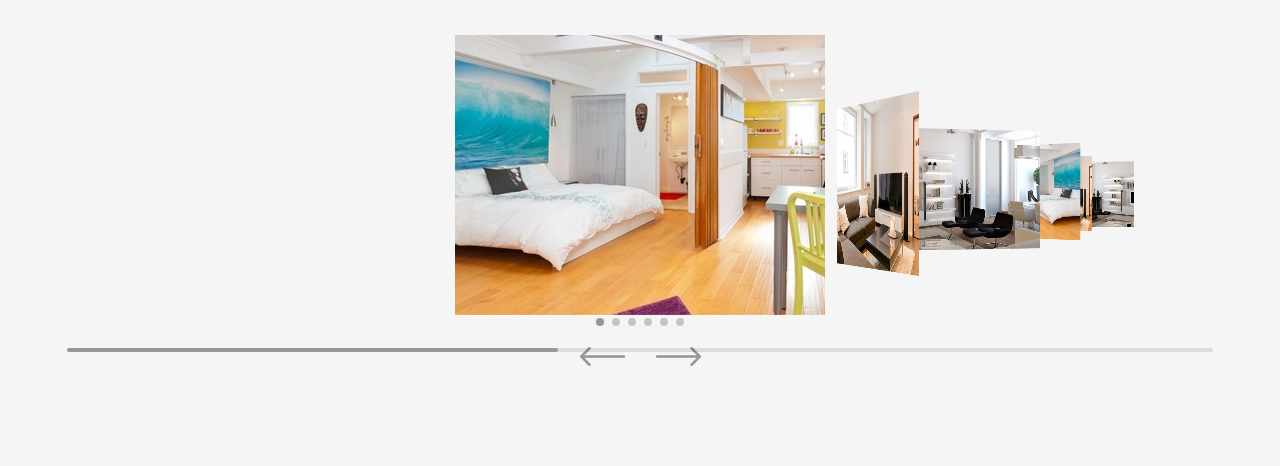
==== commit 7f208efb: "slider 3.0 is done" ====
--- a/src/index.html
+++ b/src/index.html
@@ -124,24 +124,35 @@
 				<div class="portfolio__slider swiper-container">
 					<div class="portfolio__wrapper swiper-wrapper">
 						<div class="portfolio__slide swiper-slide">
-							<img src="img/portfolio/slider-1.jpg" alt="image" class="portfolio__image">
+							<div class="swiper-zoom-container"> <img src="img/portfolio/slider-1.jpg" alt="image"
+									class="portfolio__image">
+							</div>
 						</div>
 						<div class="portfolio__slide swiper-slide">
-							<img src="img/portfolio/slider-2.jpg" alt="image" class="portfolio__image">
+							<div class="swiper-zoom-container">
+								<img src="img/portfolio/slider-2.jpg" alt="image" class="portfolio__image">
+							</div>
 						</div>
 						<div class="portfolio__slide swiper-slide">
-							<img src="img/portfolio/slider-3.jpg" alt="image" class="portfolio__image">
+							<div class="swiper-zoom-container">
+								<img src="img/portfolio/slider-3.jpg" alt="image" class="portfolio__image">
+							</div>
 						</div>
 						<div class="portfolio__slide swiper-slide">
-							<img src="img/portfolio/slider-1.jpg" alt="image" class="portfolio__image">
+							<div class="swiper-zoom-container"> <img src="img/portfolio/slider-1.jpg" alt="image"
+									class="portfolio__image">
+							</div>
 						</div>
 						<div class="portfolio__slide swiper-slide">
-							<img src="img/portfolio/slider-2.jpg" alt="image" class="portfolio__image">
+							<div class="swiper-zoom-container"> <img src="img/portfolio/slider-2.jpg" alt="image"
+									class="portfolio__image">
+							</div>
 						</div>
 						<div class="portfolio__slide swiper-slide">
-							<img src="img/portfolio/slider-3.jpg" alt="image" class="portfolio__image">
+							<div class="swiper-zoom-container"> <img src="img/portfolio/slider-3.jpg" alt="image"
+									class="portfolio__image">
+							</div>
 						</div>
-
 					</div>
 					<div class="portfolio__scrollbar swiper-scrollbar"></div>
 					<div class="portfolio__pagination"></div>
@@ -149,7 +160,6 @@
 						<div class="arrow-left"><img src="img/portfolio/arrow_left.png" alt="Arrow left"></div>
 						<div class="arrow-right"><img src="img/portfolio/arrow_right.png" alt="Arrow right"></div>
 					</div>
-
 				</div>
 			</div>
 		</section>
--- a/src/css/style.css
+++ b/src/css/style.css
@@ -498,7 +498,7 @@
 }
 
 .portfolio__slider {
-  max-width: 1170px;
+  max-width: 1270px;
   max-height: 570px;
 }
 
@@ -528,8 +528,17 @@
   background-color: #969696;
 }
 
-.swiper-pagination-fraction {
-  font-size: 18px;
+.swiper-pagination-bullet-active {
+  background-color: #969696;
+}
+
+.swiper-slide {
+  display: -webkit-box;
+  display: -ms-flexbox;
+  display: flex;
+  -webkit-box-pack: center;
+      -ms-flex-pack: center;
+          justify-content: center;
 }
 
 .swiper-container-horizontal .swiper-scrollbar {
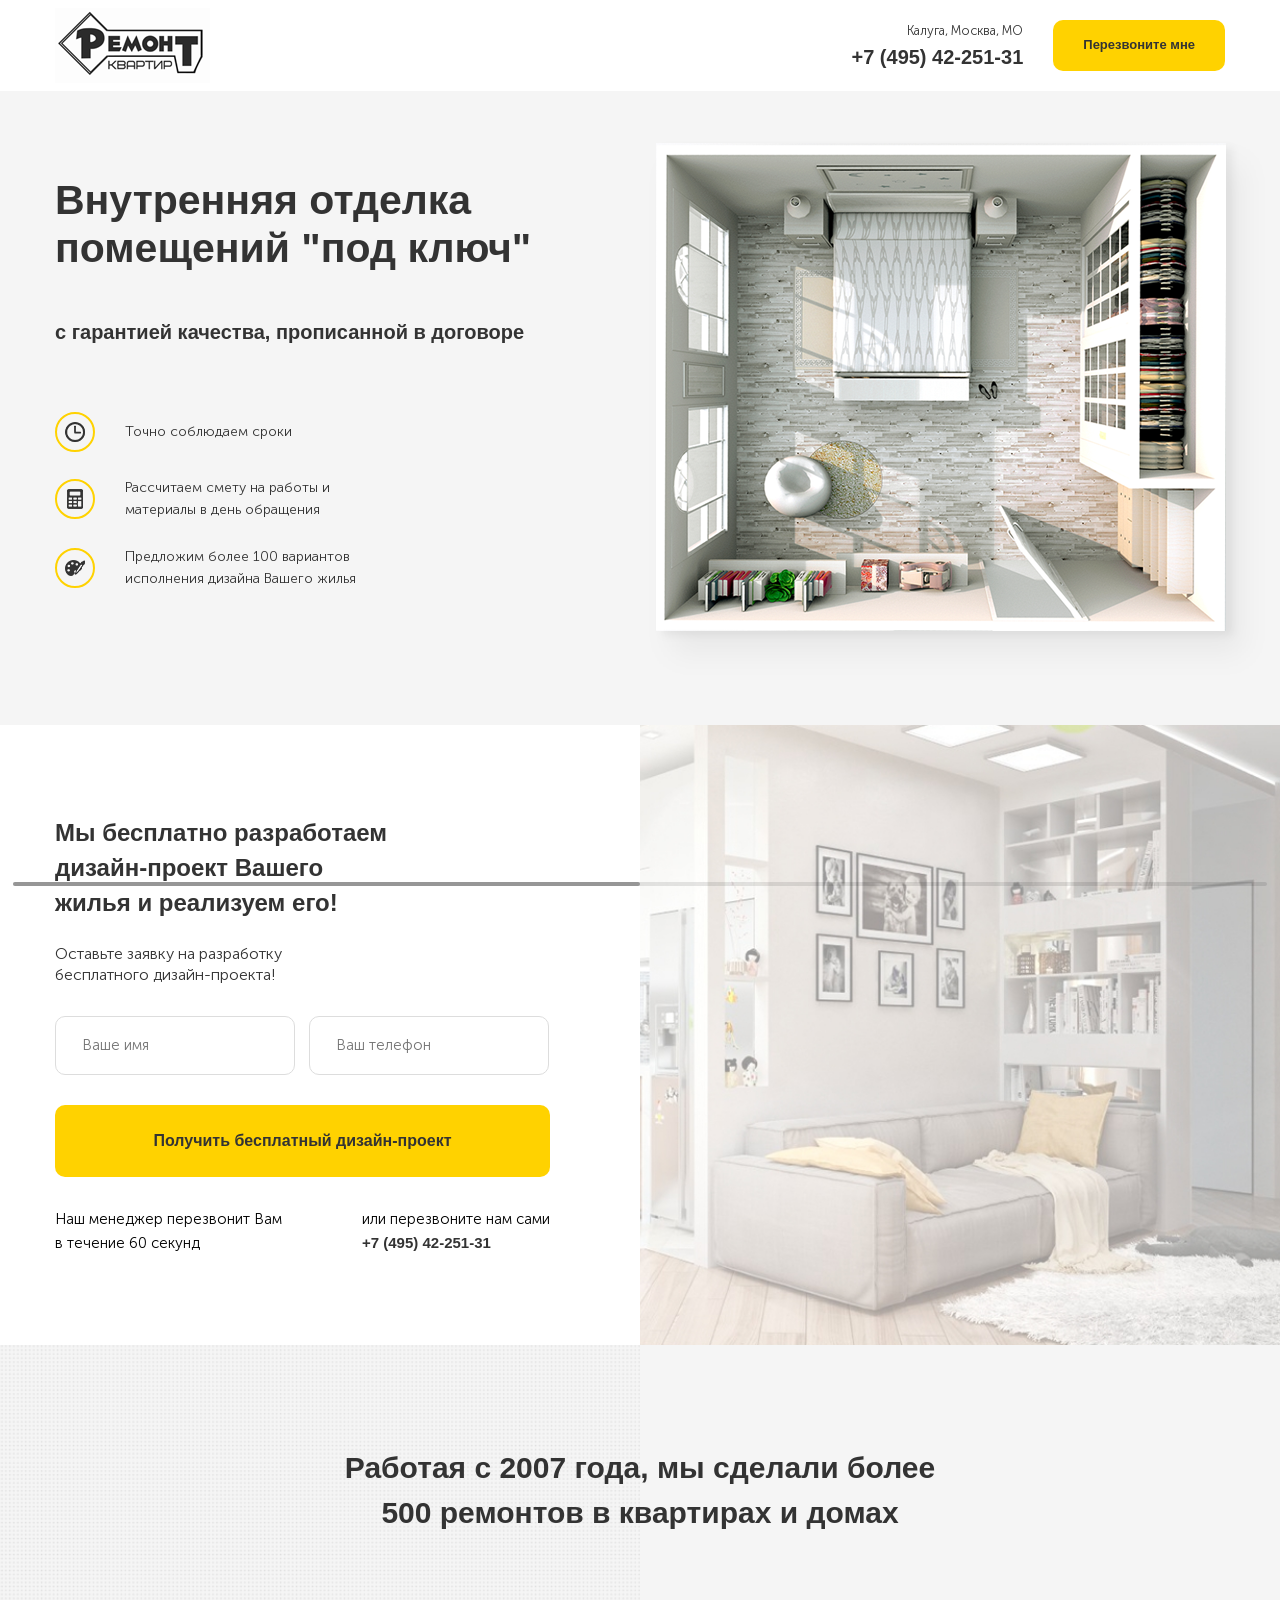
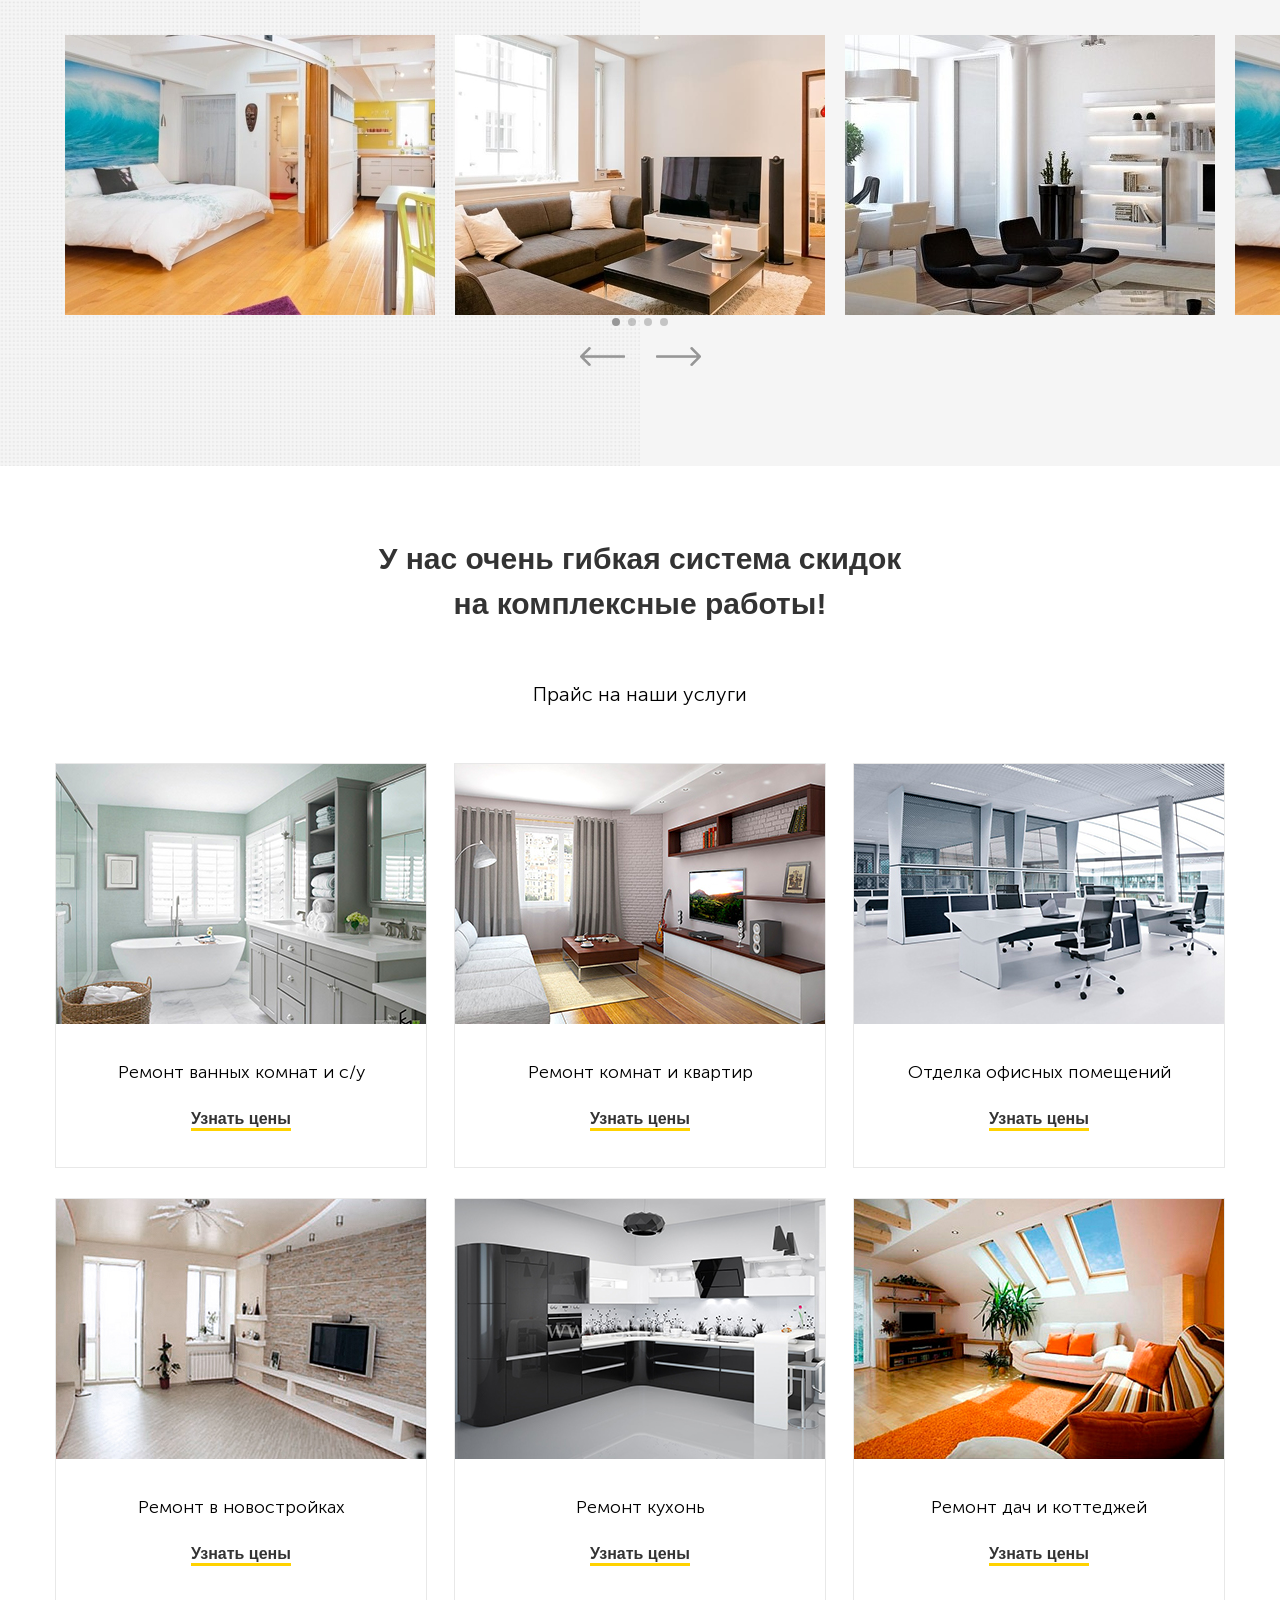
==== commit 6d3f1468: "price section is done, bugs fixed" ====
--- a/src/index.html
+++ b/src/index.html
@@ -163,6 +163,87 @@
 				</div>
 			</div>
 		</section>
+		<section class="price">
+			<div class="container">
+				<h2 class="price__title">У нас очень гибкая система скидок
+					на комплексные работы!</h2>
+				<span class="price__subtitle">Прайс на наши услуги</span>
+				<div class="cards">
+					<div class="card price__card">
+						<div class="card__image"><img src="img/price/bathroom.jpg" alt="Ванная комната"></div>
+						<!-- /.card__image -->
+						<div class="card__text">
+							<h3 class="card__title">Ремонт ванных комнат и с/у</h3>
+							<!-- /.card__title -->
+							<a href="#" class="card__link">Узнать цены</a>
+							<!-- /.card__link -->
+						</div>
+						<!-- /.card__text -->
+					</div>
+					<!-- /.card -->
+					<div class="card price__card">
+						<div class="card__image"><img src="img/price/living-room.jpg" alt="Гостинная"></div>
+						<!-- /.card__image -->
+						<div class="card__text">
+							<h3 class="card__title">Ремонт комнат и квартир</h3>
+							<!-- /.card__title -->
+							<a href="#" class="card__link">Узнать цены</a>
+							<!-- /.card__link -->
+						</div>
+						<!-- /.card__text -->
+					</div>
+					<!-- /.card -->
+					<div class="card price__card">
+						<div class="card__image"><img src="img/price/office.jpg" alt="Офисное помещение"></div>
+						<!-- /.card__image -->
+						<div class="card__text">
+							<h3 class="card__title">Отделка офисных помещений</h3>
+							<!-- /.card__title -->
+							<a href="#" class="card__link">Узнать цены</a>
+							<!-- /.card__link -->
+						</div>
+						<!-- /.card__text -->
+					</div>
+					<!-- /.card -->
+					<div class="card price__card">
+						<div class="card__image"><img src="img/price/new-building.jpg" alt="Новострой"></div>
+						<!-- /.card__image -->
+						<div class="card__text">
+							<h3 class="card__title">Ремонт в новостройках</h3>
+							<!-- /.card__title -->
+							<a href="#" class="card__link">Узнать цены</a>
+							<!-- /.card__link -->
+						</div>
+						<!-- /.card__text -->
+					</div>
+					<!-- /.card -->
+					<div class="card price__card">
+						<div class="card__image"><img src="img/price/kitchen.jpg" alt="Кухня"></div>
+						<!-- /.card__image -->
+						<div class="card__text">
+							<h3 class="card__title">Ремонт кухонь</h3>
+							<!-- /.card__title -->
+							<a href="#" class="card__link">Узнать цены</a>
+							<!-- /.card__link -->
+						</div>
+						<!-- /.card__text -->
+					</div>
+					<!-- /.card -->
+					<div class="card price__card">
+						<div class="card__image"><img src="img/price/cottage.jpg" alt="Коттедж"></div>
+						<!-- /.card__image -->
+						<div class="card__text">
+							<h3 class="card__title">Ремонт дач и коттеджей</h3>
+							<!-- /.card__title -->
+							<a href="#" class="card__link">Узнать цены</a>
+							<!-- /.card__link -->
+						</div>
+						<!-- /.card__text -->
+					</div>
+					<!-- /.card -->
+				</div>
+			</div>
+		</section>
 	</main>
 	<div class="modal-bg">
 		<div class="modal">
--- a/src/css/style.css
+++ b/src/css/style.css
@@ -64,6 +64,8 @@
   font-size: 13px;
   font-weight: 700;
   color: #333333;
+  -webkit-transition: all 0.2s ease;
+  transition: all 0.2s ease;
 }
 
 .button:hover {
@@ -480,7 +482,7 @@
 
 .portfolio {
   padding: 100px 0;
-  background: #f5f5f5 url("../img/portfolio/pattern.jpg") repeat-y center left;
+  background: #f5f5f5 url("../img/portfolio/pattern.png") repeat-y center left;
   background-size: 50%;
 }
 
@@ -547,6 +549,148 @@
 
 .arrow-left, .arrow-right {
   cursor: pointer;
+}
+
+.price {
+  padding: 70px 0;
+}
+
+.price__title {
+  margin: auto;
+  margin-bottom: 58px;
+  max-width: 525px;
+  font-size: 30px;
+  line-height: 45px;
+  color: #333333;
+  text-align: center;
+  font-family: "MuseoSans Bold", sans-serif;
+  font-weight: 700;
+}
+
+.price__subtitle {
+  margin-bottom: 59px;
+  display: block;
+  text-align: center;
+  font-size: 20px;
+  font-family: "Museo Sans Light", sans-serif;
+  font-weight: 300;
+}
+
+.price__card {
+  margin-bottom: 30px;
+}
+
+.cards {
+  display: -webkit-box;
+  display: -ms-flexbox;
+  display: flex;
+  -webkit-box-pack: justify;
+      -ms-flex-pack: justify;
+          justify-content: space-between;
+  -ms-flex-wrap: wrap;
+      flex-wrap: wrap;
+}
+
+.card {
+  padding-bottom: 40px;
+  border: 1px solid #e8e8e8;
+  text-align: center;
+  -webkit-transition: -webkit-box-shadow 0.5s ease;
+  transition: -webkit-box-shadow 0.5s ease;
+  transition: box-shadow 0.5s ease;
+  transition: box-shadow 0.5s ease, -webkit-box-shadow 0.5s ease;
+}
+
+.card:hover {
+  -webkit-box-shadow: 0 20px 25px rgba(0, 0, 0, 0.1);
+          box-shadow: 0 20px 25px rgba(0, 0, 0, 0.1);
+}
+
+.card:hover .card__image::before {
+  -webkit-transition: opacity 0.5s ease;
+  transition: opacity 0.5s ease;
+  opacity: 1;
+}
+
+.card__image {
+  position: relative;
+  margin-bottom: 39px;
+}
+
+.card__image::before {
+  content: '';
+  position: absolute;
+  left: 0;
+  top: 0;
+  width: 100%;
+  height: 100%;
+  background-image: -webkit-gradient(linear, left bottom, left top, from(#ffd200), to(rgba(255, 255, 255, 0)));
+  background-image: linear-gradient(to top, #ffd200 0%, rgba(255, 255, 255, 0) 100%);
+  opacity: 0;
+}
+
+.card__title {
+  font-size: 18px;
+  margin-bottom: 30px;
+}
+
+.card__link {
+  display: inline-block;
+  position: relative;
+  font-size: 16px;
+  color: #333333;
+  font-family: "MuseoSans Bold", sans-serif;
+  font-weight: 700;
+}
+
+.card__link:hover::after {
+  height: 12px;
+}
+
+.card__link::after {
+  content: '';
+  position: absolute;
+  left: 0;
+  bottom: -4px;
+  z-index: -1;
+  display: block;
+  width: 100%;
+  height: 3px;
+  background-color: #ffd200;
+  -webkit-transition: height 0.2s ease;
+  transition: height 0.2s ease;
+}
+
+@media (max-width: 1200px) {
+  .card {
+    -ms-flex-preferred-size: 48%;
+        flex-basis: 48%;
+  }
+  .card__image img {
+    width: 100%;
+  }
+  .card__title {
+    font-size: 20px;
+  }
+  .card__link {
+    font-size: 18px;
+  }
+}
+
+@media (max-width: 768px) {
+  .card__title {
+    font-size: 18px;
+  }
+  .card__link {
+    font-size: 16px;
+  }
+}
+
+@media (max-width: 576px) {
+  .card {
+    -ms-flex-preferred-size: 100%;
+        flex-basis: 100%;
+  }
 }
 
 .modal {
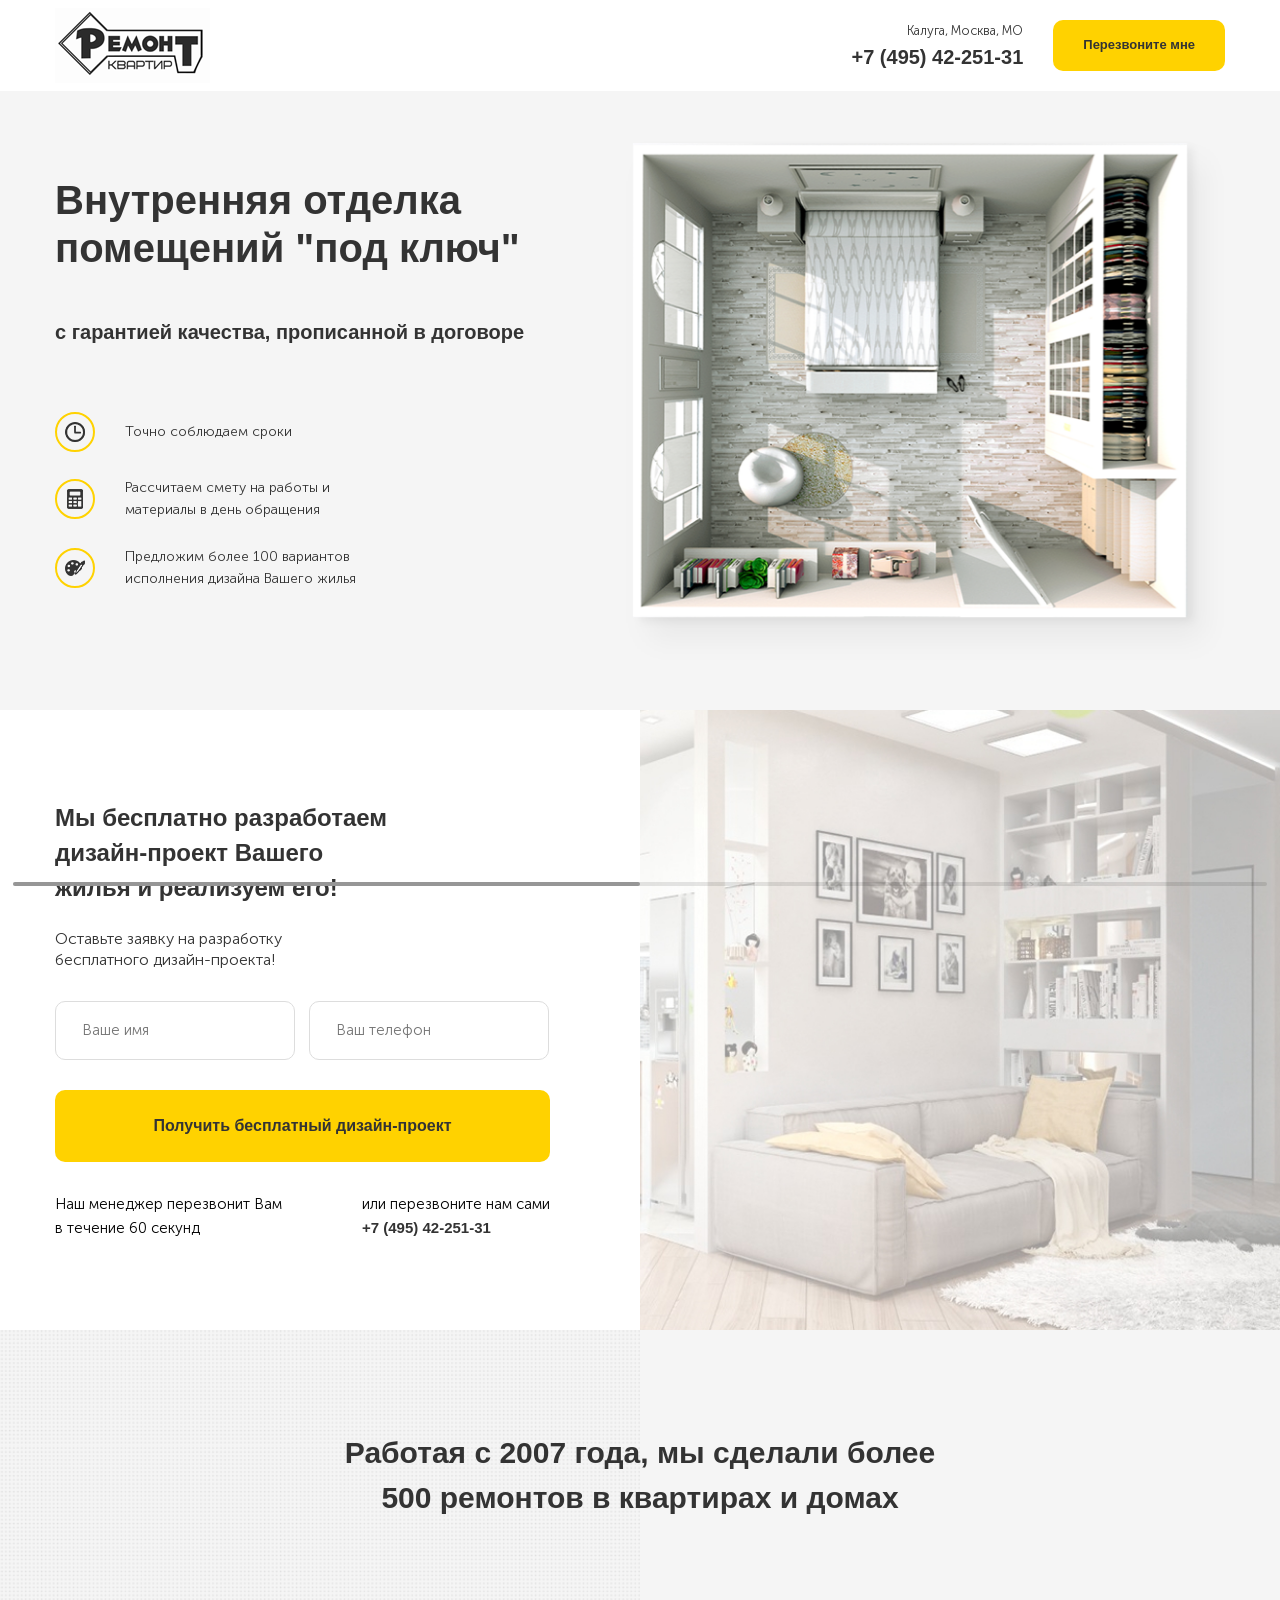
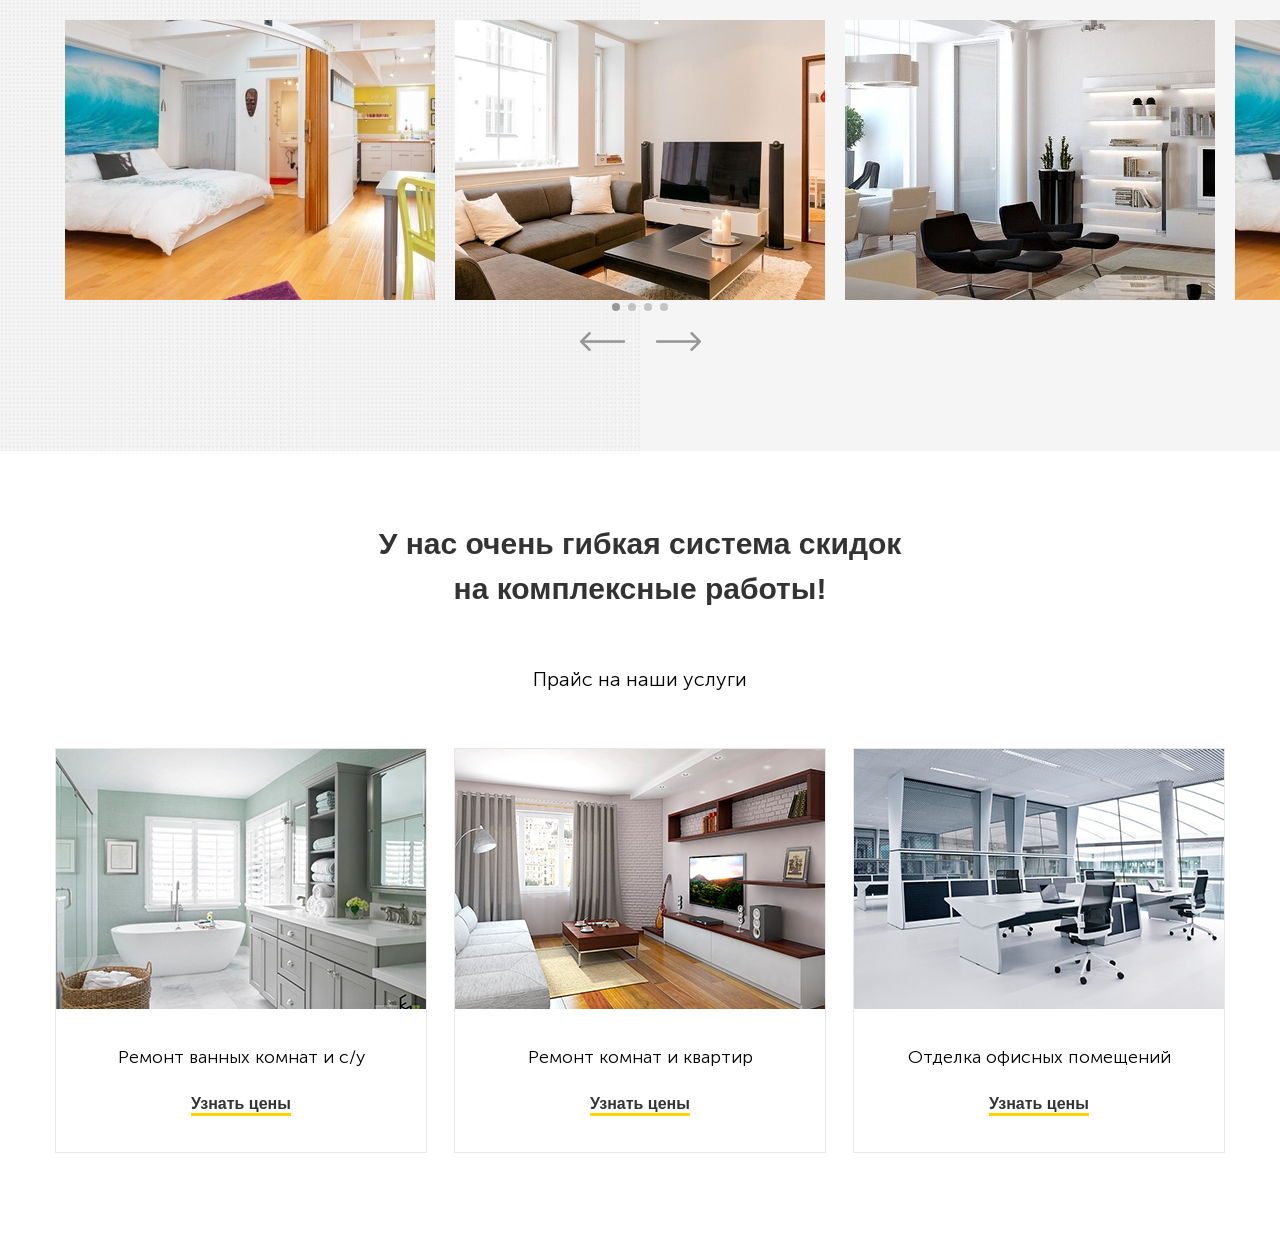
==== commit 480c11f3: "backup" ====
--- a/src/index.html
+++ b/src/index.html
@@ -8,6 +8,7 @@
 	<link rel="stylesheet" href="css/normalize.css" />
 	<link rel="stylesheet" href="https://unpkg.com/swiper/swiper-bundle.min.css">
 	<script src="https://unpkg.com/swiper/swiper-bundle.min.js"></script>
+	<link rel="stylesheet" href="https://cdnjs.cloudflare.com/ajax/libs/animate.css/4.1.1/animate.min.css">
 	<link rel="stylesheet" href="css/style.css" />
 	<script src="js/main.js" defer></script>
 </head>
@@ -75,7 +76,7 @@
 						</ul>
 					</div>
 					<!-- /.hero-text -->
-					<div class="hero-image">
+					<div class="hero__image animate__animated animate__fadeIn animate__delay-1s">
 						<img src="img/hero/hero-img.png" alt="План квартиры" />
 					</div>
 					<!-- /.hero-image -->
@@ -169,7 +170,7 @@
 					на комплексные работы!</h2>
 				<span class="price__subtitle">Прайс на наши услуги</span>
 				<div class="cards">
-					<div class="card price__card">
+					<div class="card card-1 card-half-row-1 card-third-row-1 price__card">
 						<div class="card__image"><img src="img/price/bathroom.jpg" alt="Ванная комната"></div>
 						<!-- /.card__image -->
 						<div class="card__text">
@@ -181,7 +182,7 @@
 						<!-- /.card__text -->
 					</div>
 					<!-- /.card -->
-					<div class="card price__card">
+					<div class="card card-2 card-half-row-1 card-third-row-1 price__card">
 						<div class="card__image"><img src="img/price/living-room.jpg" alt="Гостинная"></div>
 						<!-- /.card__image -->
 						<div class="card__text">
@@ -193,7 +194,7 @@
 						<!-- /.card__text -->
 					</div>
 					<!-- /.card -->
-					<div class="card price__card">
+					<div class="card card-3 card-half-row-1 card-third-row-2 price__card">
 						<div class="card__image"><img src="img/price/office.jpg" alt="Офисное помещение"></div>
 						<!-- /.card__image -->
 						<div class="card__text">
@@ -205,7 +206,7 @@
 						<!-- /.card__text -->
 					</div>
 					<!-- /.card -->
-					<div class="card price__card">
+					<div class="card card-4 card-half-row-2 card-third-row-2 price__card">
 						<div class="card__image"><img src="img/price/new-building.jpg" alt="Новострой"></div>
 						<!-- /.card__image -->
 						<div class="card__text">
@@ -217,7 +218,7 @@
 						<!-- /.card__text -->
 					</div>
 					<!-- /.card -->
-					<div class="card price__card">
+					<div class="card card-5 card-half-row-2 card-third-row-3 price__card">
 						<div class="card__image"><img src="img/price/kitchen.jpg" alt="Кухня"></div>
 						<!-- /.card__image -->
 						<div class="card__text">
@@ -229,7 +230,7 @@
 						<!-- /.card__text -->
 					</div>
 					<!-- /.card -->
-					<div class="card price__card">
+					<div class="card card-6 card-half-row-2 card-third-row-3 price__card">
 						<div class="card__image"><img src="img/price/cottage.jpg" alt="Коттедж"></div>
 						<!-- /.card__image -->
 						<div class="card__text">
--- a/src/css/style.css
+++ b/src/css/style.css
@@ -152,6 +152,8 @@
 .hero {
   padding: 50px 0;
   background-color: #f5f5f5;
+  -webkit-animation: fadeInUp;
+          animation: fadeInUp;
 }
 
 .hero-block {
@@ -171,12 +173,16 @@
   -ms-flex-preferred-size: 50%;
       flex-basis: 50%;
   padding-right: 100px;
+  -webkit-animation: fadeInLeft;
+          animation: fadeInLeft;
+  -webkit-animation-duration: 1s;
+          animation-duration: 1s;
 }
 
 .hero-text__title {
   margin-top: 35px;
   margin-bottom: 50px;
-  font-size: 41px;
+  font-size: 40px;
   line-height: 48px;
   color: #333333;
   text-align: center;
@@ -195,6 +201,11 @@
   font-family: "MuseoSans Bold", sans-serif;
   font-weight: 700;
   text-align: left;
+}
+
+.hero__image {
+  -webkit-animation-duration: 1s;
+          animation-duration: 1s;
 }
 
 .hero-list__item {
@@ -249,6 +260,8 @@
   }
   .hero-text {
     padding-right: 0;
+    -webkit-animation: none;
+            animation: none;
   }
   .hero-text__title {
     margin-top: 0;
@@ -599,6 +612,7 @@
   transition: -webkit-box-shadow 0.5s ease;
   transition: box-shadow 0.5s ease;
   transition: box-shadow 0.5s ease, -webkit-box-shadow 0.5s ease;
+  display: none;
 }
 
 .card:hover {
@@ -610,6 +624,36 @@
   -webkit-transition: opacity 0.5s ease;
   transition: opacity 0.5s ease;
   opacity: 1;
+}
+
+.card:nth-child(1) {
+  -webkit-animation-duration: 0.8s;
+          animation-duration: 0.8s;
+}
+
+.card:nth-child(2) {
+  -webkit-animation-duration: 1s;
+          animation-duration: 1s;
+}
+
+.card:nth-child(3) {
+  -webkit-animation-duration: 1.2s;
+          animation-duration: 1.2s;
+}
+
+.card:nth-child(4) {
+  -webkit-animation-duration: 1.4s;
+          animation-duration: 1.4s;
+}
+
+.card:nth-child(5) {
+  -webkit-animation-duration: 1.6s;
+          animation-duration: 1.6s;
+}
+
+.card:nth-child(6) {
+  -webkit-animation-duration: 1.8s;
+          animation-duration: 1.8s;
 }
 
 .card__image {
